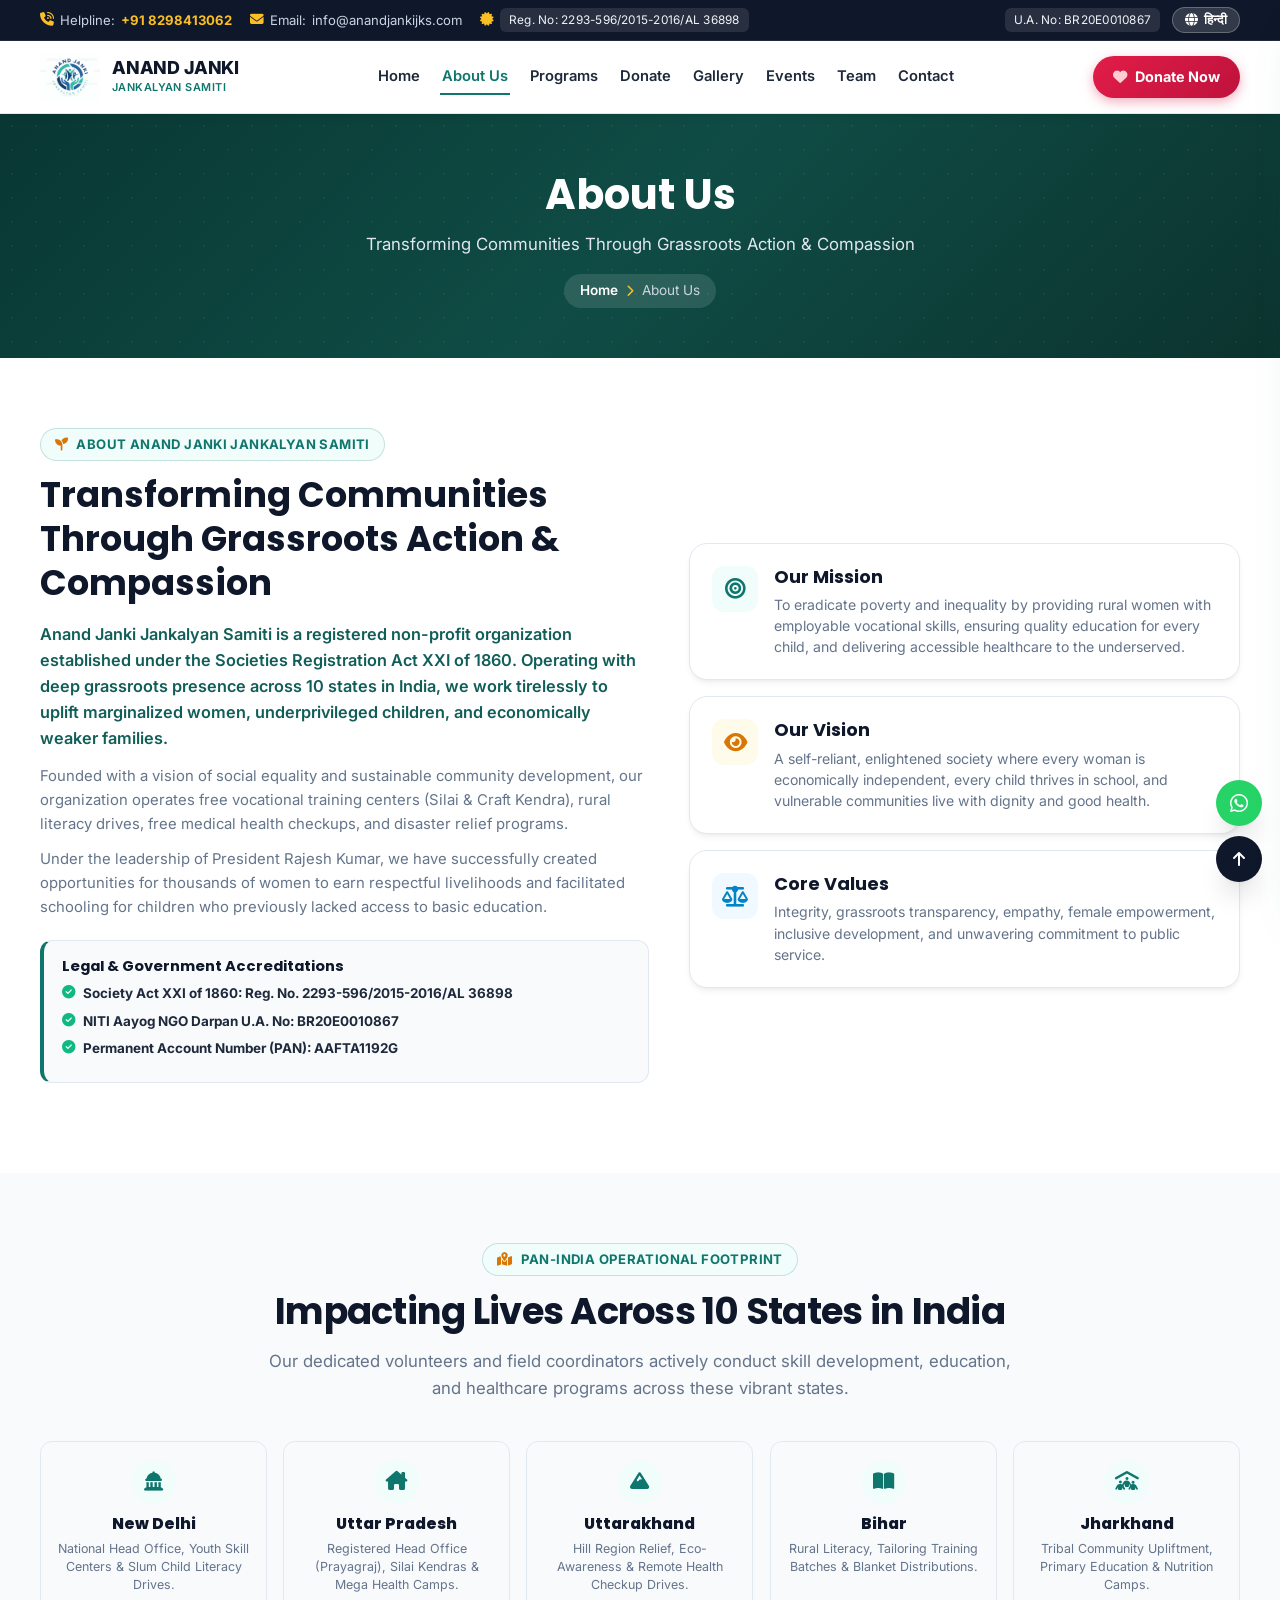
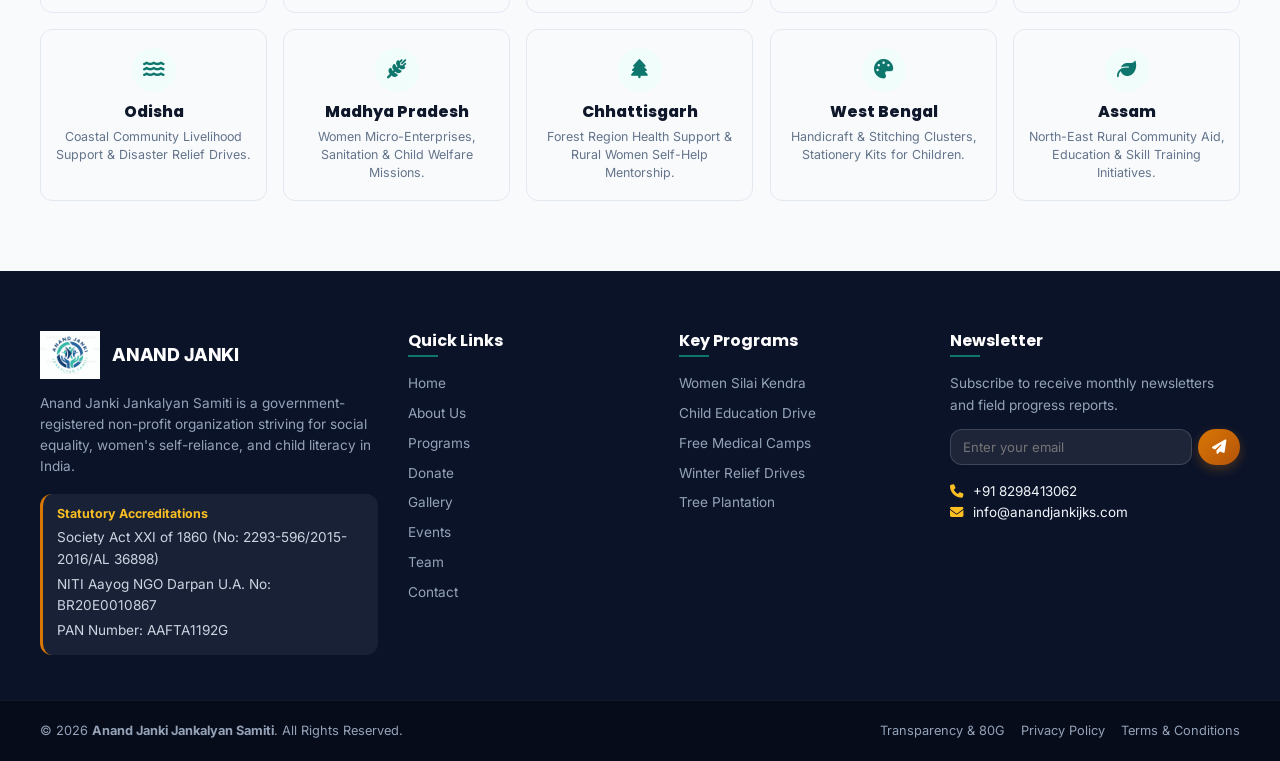
==== about.html @ 7319a5a7 "Complete multi-page responsive website for Anand Janki Jankalyan Samiti" ====
<!DOCTYPE html>
<html lang="en">
<head>
  <meta charset="UTF-8">
  <meta name="viewport" content="width=device-width, initial-scale=1.0">
  <title>About Us | Anand Janki Jankalyan Samiti</title>
  
  <meta name="description" content="Learn about Anand Janki Jankalyan Samiti, our history, mission, vision, core values, 10-state pan-India presence, and legal registrations under Society XXI of 1860.">
  
  <!-- Fonts & Icons -->
  <link rel="preconnect" href="https://fonts.googleapis.com">
  <link rel="preconnect" href="https://fonts.gstatic.com" crossorigin>
  <link href="https://fonts.googleapis.com/css2?family=Inter:wght@400;500;600;700;800&family=Noto+Sans+Devanagari:wght@400;500;600;700;800&family=Poppins:wght@500;600;700;800&display=swap" rel="stylesheet">
  <link rel="stylesheet" href="https://cdnjs.cloudflare.com/ajax/libs/font-awesome/6.5.1/css/all.min.css">

  <link rel="stylesheet" href="css/animations.css">
  <link rel="stylesheet" href="css/style.css">
  <link rel="icon" type="image/png" href="assets/images/logo.png">
</head>
<body>

  <!-- ================= TOP UTILITY BAR ================= -->
  <aside class="top-bar">
    <div class="container">
      <div class="top-bar-inner">
        <div class="top-bar-info">
          <div class="top-bar-item">
            <i class="fa-solid fa-phone-volume"></i>
            <span data-i18n="topbar.helpline">Helpline:</span>
            <a href="tel:+918298413062" style="font-weight: 700; color: #fbbf24;">+91 8298413062</a>
          </div>
          <div class="top-bar-item d-none-mobile">
            <i class="fa-solid fa-envelope"></i>
            <span data-i18n="topbar.email">Email:</span>
            <a href="mailto:info@anandjankijks.com">info@anandjankijks.com</a>
          </div>
          <div class="top-bar-item d-none-mobile">
            <i class="fa-solid fa-certificate"></i>
            <span class="reg-pill" data-i18n="topbar.regNo">Reg. No: 2293-596/2015-2016/AL 36898</span>
          </div>
        </div>

        <div class="top-bar-actions">
          <span class="reg-pill d-none-mobile" data-i18n="topbar.uaNo">U.A. No: BR20E0010867</span>
          <button id="langSwitchBtn" class="lang-switch-btn" aria-label="Toggle Language English/Hindi">
            <i class="fa-solid fa-globe"></i>
            <span data-i18n="topbar.langBtn">हिन्दी</span>
          </button>
        </div>
      </div>
    </div>
  </aside>

  <!-- ================= STICKY HEADER & NAVBAR ================= -->
  <header id="siteHeader" class="site-header">
    <div class="container">
      <div class="header-inner">
        <a href="index.html" class="brand-logo">
          <img src="assets/images/logo.png" alt="Logo" width="48" height="48">
          <div class="brand-text">
            <span class="brand-name">ANAND JANKI</span>
            <span class="brand-sub">JANKALYAN SAMITI</span>
          </div>
        </a>

        <nav class="nav-links" aria-label="Primary Navigation">
          <a href="index.html" class="nav-link" data-i18n="nav.home">Home</a>
          <a href="about.html" class="nav-link active" data-i18n="nav.about">About Us</a>
          <a href="programs.html" class="nav-link" data-i18n="nav.programs">Programs</a>
          <a href="donate.html" class="nav-link" data-i18n="nav.donate">Donate</a>
          <a href="gallery.html" class="nav-link" data-i18n="nav.gallery">Gallery</a>
          <a href="events.html" class="nav-link" data-i18n="nav.events">Events</a>
          <a href="team.html" class="nav-link" data-i18n="nav.team">Team</a>
          <a href="contact.html" class="nav-link" data-i18n="nav.contact">Contact</a>
        </nav>

        <div class="header-cta-group">
          <a href="donate.html" class="btn btn-donate">
            <i class="fa-solid fa-heart heart-beat"></i>
            <span data-i18n="nav.donateBtn">Donate Now</span>
          </a>
          <button id="mobileToggleBtn" class="mobile-toggle-btn" aria-label="Open Navigation Menu">
            <i class="fa-solid fa-bars-staggered"></i>
          </button>
        </div>
      </div>
    </div>
  </header>

  <!-- ================= MOBILE NAVIGATION DRAWER ================= -->
  <div id="mobileNavOverlay" class="mobile-nav-overlay"></div>
  <aside id="mobileNavDrawer" class="mobile-nav-drawer">
    <div class="drawer-header">
      <div class="brand-logo">
        <img src="assets/images/logo.png" alt="Logo" width="38" height="38">
        <span class="brand-name" style="font-size: 0.95rem;">ANAND JANKI</span>
      </div>
      <button id="drawerCloseBtn" class="drawer-close-btn"><i class="fa-solid fa-xmark"></i></button>
    </div>

    <div class="drawer-links">
      <a href="index.html" class="drawer-link"><span data-i18n="nav.home">Home</span> <i class="fa-solid fa-chevron-right"></i></a>
      <a href="about.html" class="drawer-link active"><span data-i18n="nav.about">About Us</span> <i class="fa-solid fa-chevron-right"></i></a>
      <a href="programs.html" class="drawer-link"><span data-i18n="nav.programs">Programs</span> <i class="fa-solid fa-chevron-right"></i></a>
      <a href="donate.html" class="drawer-link"><span data-i18n="nav.donate">Donate</span> <i class="fa-solid fa-chevron-right"></i></a>
      <a href="gallery.html" class="drawer-link"><span data-i18n="nav.gallery">Gallery</span> <i class="fa-solid fa-chevron-right"></i></a>
      <a href="events.html" class="drawer-link"><span data-i18n="nav.events">Events</span> <i class="fa-solid fa-chevron-right"></i></a>
      <a href="team.html" class="drawer-link"><span data-i18n="nav.team">Team</span> <i class="fa-solid fa-chevron-right"></i></a>
      <a href="contact.html" class="drawer-link"><span data-i18n="nav.contact">Contact</span> <i class="fa-solid fa-chevron-right"></i></a>
    </div>

    <div style="margin-top: auto; display: flex; flex-direction: column; gap: 10px;">
      <button id="langSwitchBtnMobile" class="btn btn-outline" style="width: 100%;">
        <i class="fa-solid fa-globe"></i>
        <span data-i18n="topbar.langBtn">हिन्दी</span>
      </button>
      <a href="donate.html" class="btn btn-donate" style="width: 100%;">
        <i class="fa-solid fa-heart"></i>
        <span data-i18n="nav.donateBtn">Donate Now</span>
      </a>
    </div>
  </aside>

  <!-- ================= PAGE BANNER ================= -->
  <section class="page-banner">
    <div class="hero-pattern-bg"></div>
    <div class="container">
      <div class="page-banner-content reveal">
        <h1 data-i18n="nav.about">About Us</h1>
        <p data-i18n="about.title">Transforming Communities Through Grassroots Action & Compassion</p>
        <div class="breadcrumb-nav">
          <a href="index.html" data-i18n="nav.home">Home</a>
          <i class="fa-solid fa-chevron-right"></i>
          <span data-i18n="nav.about">About Us</span>
        </div>
      </div>
    </div>
  </section>

  <!-- ================= MAIN ABOUT SECTION ================= -->
  <section class="about-section section-padding">
    <div class="container">
      <div class="about-grid">
        <div class="about-content-left reveal-left">
          <span class="section-badge">
            <i class="fa-solid fa-seedling"></i>
            <span data-i18n="about.badge">About Anand Janki Jankalyan Samiti</span>
          </span>

          <h2 data-i18n="about.title">Transforming Communities Through Grassroots Action & Compassion</h2>

          <p class="about-lead" data-i18n="about.lead">
            Anand Janki Jankalyan Samiti is a registered non-profit organization established under the Societies Registration Act XXI of 1860. Operating with deep grassroots presence across 10 states in India, we work tirelessly to uplift marginalized women, underprivileged children, and economically weaker families.
          </p>

          <p class="about-text" data-i18n="about.p1">
            Founded with a vision of social equality and sustainable community development, our organization operates free vocational training centers (Silai & Craft Kendra), rural literacy drives, free medical health checkups, and disaster relief programs.
          </p>

          <p class="about-text" data-i18n="about.p2">
            Under the leadership of President Rajesh Kumar, we have successfully created opportunities for thousands of women to earn respectful livelihoods and facilitated schooling for children who previously lacked access to basic education.
          </p>

          <div class="legal-badges-box">
            <h4 data-i18n="about.regTitle"><i class="fa-solid fa-file-circle-check"></i> Legal & Government Accreditations</h4>
            <div class="legal-item">
              <i class="fa-solid fa-circle-check"></i>
              <strong data-i18n="about.reg1">Society Act XXI of 1860: Reg. No. 2293-596/2015-2016/AL 36898</strong>
            </div>
            <div class="legal-item">
              <i class="fa-solid fa-circle-check"></i>
              <strong data-i18n="about.reg2">NITI Aayog NGO Darpan U.A. No: BR20E0010867</strong>
            </div>
            <div class="legal-item">
              <i class="fa-solid fa-circle-check"></i>
              <strong data-i18n="about.reg3">Permanent Account Number (PAN): AAFTA1192G</strong>
            </div>
          </div>
        </div>

        <div class="about-cards-right reveal-right">
          <div class="about-card">
            <div class="about-card-icon">
              <i class="fa-solid fa-bullseye"></i>
            </div>
            <div class="about-card-body">
              <h3 data-i18n="about.card1.title">Our Mission</h3>
              <p data-i18n="about.card1.desc">
                To eradicate poverty and inequality by providing rural women with employable vocational skills, ensuring quality education for every child, and delivering accessible healthcare to the underserved.
              </p>
            </div>
          </div>

          <div class="about-card">
            <div class="about-card-icon">
              <i class="fa-solid fa-eye"></i>
            </div>
            <div class="about-card-body">
              <h3 data-i18n="about.card2.title">Our Vision</h3>
              <p data-i18n="about.card2.desc">
                A self-reliant, enlightened society where every woman is economically independent, every child thrives in school, and vulnerable communities live with dignity and good health.
              </p>
            </div>
          </div>

          <div class="about-card">
            <div class="about-card-icon">
              <i class="fa-solid fa-scale-balanced"></i>
            </div>
            <div class="about-card-body">
              <h3 data-i18n="about.card3.title">Core Values</h3>
              <p data-i18n="about.card3.desc">
                Integrity, grassroots transparency, empathy, female empowerment, inclusive development, and unwavering commitment to public service.
              </p>
            </div>
          </div>
        </div>
      </div>
    </div>
  </section>

  <!-- ================= 10 STATES PRESENCE SECTION ================= -->
  <section class="presence-section section-padding" style="background: var(--surface-alt);">
    <div class="container">
      <div class="section-header reveal">
        <span class="section-badge">
          <i class="fa-solid fa-map-location-dot"></i>
          <span data-i18n="presence.badge">Pan-India Operational Footprint</span>
        </span>
        <h2 class="section-title" data-i18n="presence.title">Impacting Lives Across 10 States in India</h2>
        <p class="section-subtitle" data-i18n="presence.subtitle">
          Our dedicated volunteers and field coordinators actively conduct skill development, education, and healthcare programs across these vibrant states.
        </p>
      </div>

      <div class="presence-grid">
        <div class="state-card reveal delay-100">
          <div class="state-icon-box"><i class="fa-solid fa-landmark-dome"></i></div>
          <h4 class="state-title" data-i18n="presence.state1.name">New Delhi</h4>
          <p class="state-desc" data-i18n="presence.state1.desc">National Head Office, Youth Skill Centers & Slum Child Literacy Drives.</p>
        </div>
        <div class="state-card reveal delay-200">
          <div class="state-icon-box"><i class="fa-solid fa-house-chimney"></i></div>
          <h4 class="state-title" data-i18n="presence.state2.name">Uttar Pradesh</h4>
          <p class="state-desc" data-i18n="presence.state2.desc">Registered Head Office (Prayagraj), Silai Kendras & Mega Health Camps.</p>
        </div>
        <div class="state-card reveal delay-300">
          <div class="state-icon-box"><i class="fa-solid fa-mountain"></i></div>
          <h4 class="state-title" data-i18n="presence.state3.name">Uttarakhand</h4>
          <p class="state-desc" data-i18n="presence.state3.desc">Hill Region Relief, Eco-Awareness & Remote Health Checkup Drives.</p>
        </div>
        <div class="state-card reveal delay-400">
          <div class="state-icon-box"><i class="fa-solid fa-book-open"></i></div>
          <h4 class="state-title" data-i18n="presence.state4.name">Bihar</h4>
          <p class="state-desc" data-i18n="presence.state4.desc">Rural Literacy, Tailoring Training Batches & Blanket Distributions.</p>
        </div>
        <div class="state-card reveal delay-500">
          <div class="state-icon-box"><i class="fa-solid fa-people-roof"></i></div>
          <h4 class="state-title" data-i18n="presence.state5.name">Jharkhand</h4>
          <p class="state-desc" data-i18n="presence.state5.desc">Tribal Community Upliftment, Primary Education & Nutrition Camps.</p>
        </div>
        <div class="state-card reveal delay-100">
          <div class="state-icon-box"><i class="fa-solid fa-water"></i></div>
          <h4 class="state-title" data-i18n="presence.state6.name">Odisha</h4>
          <p class="state-desc" data-i18n="presence.state6.desc">Coastal Community Livelihood Support & Disaster Relief Drives.</p>
        </div>
        <div class="state-card reveal delay-200">
          <div class="state-icon-box"><i class="fa-solid fa-wheat-awn"></i></div>
          <h4 class="state-title" data-i18n="presence.state7.name">Madhya Pradesh</h4>
          <p class="state-desc" data-i18n="presence.state7.desc">Women Micro-Enterprises, Sanitation & Child Welfare Missions.</p>
        </div>
        <div class="state-card reveal delay-300">
          <div class="state-icon-box"><i class="fa-solid fa-tree"></i></div>
          <h4 class="state-title" data-i18n="presence.state8.name">Chhattisgarh</h4>
          <p class="state-desc" data-i18n="presence.state8.desc">Forest Region Health Support & Rural Women Self-Help Mentorship.</p>
        </div>
        <div class="state-card reveal delay-400">
          <div class="state-icon-box"><i class="fa-solid fa-palette"></i></div>
          <h4 class="state-title" data-i18n="presence.state9.name">West Bengal</h4>
          <p class="state-desc" data-i18n="presence.state9.desc">Handicraft & Stitching Clusters, Stationery Kits for Children.</p>
        </div>
        <div class="state-card reveal delay-500">
          <div class="state-icon-box"><i class="fa-solid fa-leaf"></i></div>
          <h4 class="state-title" data-i18n="presence.state10.name">Assam</h4>
          <p class="state-desc" data-i18n="presence.state10.desc">North-East Rural Community Aid, Education & Skill Training Initiatives.</p>
        </div>
      </div>
    </div>
  </section>

  <!-- ================= FOOTER ================= -->
  <footer class="site-footer">
    <div class="container">
      <div class="footer-grid">
        <div class="footer-brand">
          <div class="brand-logo" style="margin-bottom: 14px;">
            <img src="assets/images/logo.png" alt="Logo" width="44" height="44">
            <span class="brand-name" style="color: #ffffff;">ANAND JANKI</span>
          </div>
          <p data-i18n="footer.desc">
            Anand Janki Jankalyan Samiti is a government-registered non-profit organization striving for social equality, women's self-reliance, and child literacy in India.
          </p>
          <div class="footer-legal-tag">
            <strong style="color: #fbbf24; display: block; margin-bottom: 4px;" data-i18n="footer.regInfoTitle">Statutory Accreditations</strong>
            <p data-i18n="footer.reg1">Society Act XXI of 1860 (No: 2293-596/2015-2016/AL 36898)</p>
            <p data-i18n="footer.reg2">NITI Aayog NGO Darpan U.A. No: BR20E0010867</p>
            <p data-i18n="footer.reg3">PAN Number: AAFTA1192G</p>
          </div>
        </div>

        <div class="footer-column">
          <h4 data-i18n="footer.quickLinks">Quick Links</h4>
          <div class="footer-links">
            <a href="index.html" data-i18n="nav.home">Home</a>
            <a href="about.html" data-i18n="nav.about">About Us</a>
            <a href="programs.html" data-i18n="nav.programs">Our Programs</a>
            <a href="donate.html" data-i18n="nav.donate">Donate</a>
            <a href="gallery.html" data-i18n="nav.gallery">Photo Gallery</a>
            <a href="events.html" data-i18n="nav.events">Events & Updates</a>
            <a href="team.html" data-i18n="nav.team">Leadership</a>
            <a href="contact.html" data-i18n="nav.contact">Contact Us</a>
          </div>
        </div>

        <div class="footer-column">
          <h4 data-i18n="footer.programs">Key Programs</h4>
          <div class="footer-links">
            <a href="programs.html" data-i18n="footer.silai">Women Silai Kendra</a>
            <a href="programs.html" data-i18n="footer.vidya">Child Education Drive</a>
            <a href="programs.html" data-i18n="footer.health">Free Medical Camps</a>
            <a href="programs.html" data-i18n="footer.blanket">Winter Relief Drives</a>
            <a href="programs.html" data-i18n="footer.green">Tree Plantation</a>
          </div>
        </div>

        <div class="footer-column">
          <h4 data-i18n="footer.newsletterTitle">Newsletter</h4>
          <p style="font-size: 0.85rem; margin-bottom: 12px;" data-i18n="footer.newsletterDesc">
            Subscribe to receive monthly newsletters and field progress reports.
          </p>
          <form id="newsletterForm" class="newsletter-form">
            <input type="email" placeholder="Enter your email" data-i18n-placeholder="footer.newsletterPlh" required>
            <button type="submit" class="btn btn-secondary" style="padding: 9px 14px;">
              <i class="fa-solid fa-paper-plane"></i>
            </button>
          </form>
          <div style="margin-top: 16px;">
            <p style="color: #f1f5f9; font-size: 0.84rem;"><i class="fa-solid fa-phone" style="color: #fbbf24; margin-right: 6px;"></i> +91 8298413062</p>
            <p style="color: #f1f5f9; font-size: 0.84rem;"><i class="fa-solid fa-envelope" style="color: #fbbf24; margin-right: 6px;"></i> info@anandjankijks.com</p>
          </div>
        </div>
      </div>
    </div>

    <div class="footer-bottom">
      <div class="container">
        <div class="footer-bottom-inner">
          <div>
            &copy; 2026 <strong>Anand Janki Jankalyan Samiti</strong>. <span data-i18n="footer.rights">All Rights Reserved.</span>
          </div>
          <div class="footer-bottom-links">
            <a href="about.html" data-i18n="footer.transparency">Transparency & 80G</a>
            <a href="contact.html" data-i18n="footer.privacy">Privacy Policy</a>
            <a href="contact.html" data-i18n="footer.terms">Terms & Conditions</a>
          </div>
        </div>
      </div>
    </div>
  </footer>

  <!-- Floating Actions -->
  <div class="floating-actions-container">
    <a href="https://wa.me/918298413062?text=Hello%20Anand%20Janki%20Jankalyan%20Samiti" target="_blank" class="floating-btn floating-whatsapp" title="Chat on WhatsApp">
      <i class="fa-brands fa-whatsapp"></i>
    </a>
    <a href="#" id="backToTopBtn" class="floating-btn back-to-top-btn" title="Back to top">
      <i class="fa-solid fa-arrow-up"></i>
    </a>
  </div>

  <script src="js/translations.js"></script>
  <script src="js/main.js"></script>
</body>
</html>
---- css/animations.css ----
/* Animations & Transitions for Anand Janki Jankalyan Samiti */

@keyframes fadeIn {
  from {
    opacity: 0;
    transform: translateY(15px);
  }
  to {
    opacity: 1;
    transform: translateY(0);
  }
}

@keyframes fadeInUp {
  from {
    opacity: 0;
    transform: translateY(30px);
  }
  to {
    opacity: 1;
    transform: translateY(0);
  }
}

@keyframes fadeInLeft {
  from {
    opacity: 0;
    transform: translateX(-30px);
  }
  to {
    opacity: 1;
    transform: translateX(0);
  }
}

@keyframes fadeInRight {
  from {
    opacity: 0;
    transform: translateX(30px);
  }
  to {
    opacity: 1;
    transform: translateX(0);
  }
}

@keyframes pulseGlow {
  0% {
    box-shadow: 0 0 0 0 rgba(15, 118, 110, 0.5);
  }
  70% {
    box-shadow: 0 0 0 14px rgba(15, 118, 110, 0);
  }
  100% {
    box-shadow: 0 0 0 0 rgba(15, 118, 110, 0);
  }
}

@keyframes heartBeat {
  0% {
    transform: scale(1);
  }
  14% {
    transform: scale(1.15);
  }
  28% {
    transform: scale(1);
  }
  42% {
    transform: scale(1.15);
  }
  70% {
    transform: scale(1);
  }
}

@keyframes floatSlow {
  0%, 100% {
    transform: translateY(0);
  }
  50% {
    transform: translateY(-8px);
  }
}

@keyframes spin {
  from {
    transform: rotate(0deg);
  }
  to {
    transform: rotate(360deg);
  }
}

/* Scroll reveal utility classes */
.reveal {
  opacity: 0;
  transform: translateY(30px);
  transition: opacity 0.7s cubic-bezier(0.16, 1, 0.3, 1), transform 0.7s cubic-bezier(0.16, 1, 0.3, 1);
  will-change: opacity, transform;
}

.reveal.active {
  opacity: 1;
  transform: translateY(0);
}

.reveal-left {
  opacity: 0;
  transform: translateX(-40px);
  transition: opacity 0.8s cubic-bezier(0.16, 1, 0.3, 1), transform 0.8s cubic-bezier(0.16, 1, 0.3, 1);
}

.reveal-left.active {
  opacity: 1;
  transform: translateX(0);
}

.reveal-right {
  opacity: 0;
  transform: translateX(40px);
  transition: opacity 0.8s cubic-bezier(0.16, 1, 0.3, 1), transform 0.8s cubic-bezier(0.16, 1, 0.3, 1);
}

.reveal-right.active {
  opacity: 1;
  transform: translateX(0);
}

.delay-100 { transition-delay: 100ms; }
.delay-200 { transition-delay: 200ms; }
.delay-300 { transition-delay: 300ms; }
.delay-400 { transition-delay: 400ms; }
.delay-500 { transition-delay: 500ms; }

.pulse-glow {
  animation: pulseGlow 2.5s infinite;
}

.heart-beat {
  animation: heartBeat 2s infinite ease-in-out;
}

.float-slow {
  animation: floatSlow 4s infinite ease-in-out;
}
---- css/style.css ----
/* ==========================================================================
   ANAND JANKI JANKALYAN SAMITI - MODERN NGO STYLESHEET
   Inspired by ProSocialFoundation.com (Clean, Warm, Trustworthy, Fully Responsive)
   ========================================================================== */

/* ---------------- CSS Variables & Design System ---------------- */
:root {
  --primary: #0f766e;        /* Deep Emerald / Teal */
  --primary-dark: #115e59;   /* Dark Teal */
  --primary-light: #14b8a6;  /* Bright Teal */
  --primary-soft: #f0fdfa;   /* Soft Teal Tint */
  --primary-glow: rgba(15, 118, 110, 0.15);

  --secondary: #d97706;      /* Warm Saffron / Amber */
  --secondary-dark: #b45309; /* Deep Amber */
  --secondary-light: #fbbf24;/* Gold Amber */
  --secondary-soft: #fffbeb; /* Soft Amber Tint */

  --navy: #0f172a;           /* Deep Slate Navy */
  --navy-light: #1e293b;     /* Navy Surface */
  --navy-soft: #f8fafc;      /* Crisp Off-White */

  --accent-blue: #0284c7;    /* Trust Blue */
  --accent-red: #e11d48;     /* Warm Crimson for donate heart */

  --text-main: #1e293b;      /* Main text */
  --text-muted: #64748b;     /* Subdued text */
  --text-light: #94a3b8;     /* Very light text */
  --surface: #ffffff;        /* Pure white */
  --surface-alt: #f8fafc;    /* Light gray-blue */
  --surface-warm: #fcfbf9;   /* Warm tinted surface */
  --border-color: #e2e8f0;   /* Border */
  --border-focus: #0f766e;   /* Border highlight */

  --shadow-xs: 0 1px 2px 0 rgba(0, 0, 0, 0.05);
  --shadow-sm: 0 4px 6px -1px rgba(0, 0, 0, 0.06), 0 2px 4px -2px rgba(0, 0, 0, 0.04);
  --shadow-md: 0 10px 15px -3px rgba(0, 0, 0, 0.08), 0 4px 6px -4px rgba(0, 0, 0, 0.04);
  --shadow-lg: 0 20px 25px -5px rgba(0, 0, 0, 0.1), 0 8px 10px -6px rgba(0, 0, 0, 0.05);
  --shadow-xl: 0 25px 50px -12px rgba(15, 118, 110, 0.25);

  --radius-sm: 6px;
  --radius-md: 12px;
  --radius-lg: 18px;
  --radius-xl: 24px;
  --radius-full: 9999px;

  --font-sans: 'Inter', -apple-system, BlinkMacSystemFont, 'Segoe UI', Roboto, sans-serif;
  --font-heading: 'Poppins', 'Inter', sans-serif;
  --font-hindi: 'Noto Sans Devanagari', 'Poppins', sans-serif;

  --transition: all 0.25s cubic-bezier(0.4, 0, 0.2, 1);
  --transition-smooth: all 0.35s cubic-bezier(0.16, 1, 0.3, 1);
}

/* ---------------- Reset & Base Styles ---------------- */
*, *::before, *::after {
  box-sizing: border-box;
  margin: 0;
  padding: 0;
}

html {
  scroll-behavior: smooth;
  font-size: 16px;
  -webkit-text-size-adjust: 100%;
  overflow-x: hidden;
}

body {
  font-family: var(--font-sans);
  color: var(--text-main);
  background-color: var(--surface-alt);
  line-height: 1.6;
  overflow-x: hidden;
  width: 100%;
  text-rendering: optimizeLegibility;
  -webkit-font-smoothing: antialiased;
}

body.lang-hi {
  font-family: var(--font-hindi);
}

img {
  max-width: 100%;
  height: auto;
  display: block;
}

a {
  color: inherit;
  text-decoration: none;
  transition: var(--transition);
}

ul {
  list-style: none;
}

button, input, textarea, select {
  font-family: inherit;
  font-size: inherit;
  border: none;
  outline: none;
}

button {
  cursor: pointer;
  background: none;
}

.container {
  width: 100%;
  max-width: 1240px;
  margin: 0 auto;
  padding: 0 20px;
}

/* ---------------- Typography & Section Headers ---------------- */
h1, h2, h3, h4, h5, h6 {
  font-family: var(--font-heading);
  color: var(--navy);
  font-weight: 700;
  line-height: 1.25;
}

.section-header {
  text-align: center;
  max-width: 760px;
  margin: 0 auto 40px;
}

.section-badge {
  display: inline-flex;
  align-items: center;
  gap: 8px;
  background: var(--primary-soft);
  color: var(--primary);
  font-size: 0.82rem;
  font-weight: 700;
  letter-spacing: 0.03em;
  text-transform: uppercase;
  padding: 5px 14px;
  border-radius: var(--radius-full);
  margin-bottom: 12px;
  border: 1px solid rgba(15, 118, 110, 0.2);
}

.section-badge i {
  color: var(--secondary);
}

.section-title {
  font-size: clamp(1.6rem, 3.5vw, 2.3rem);
  margin-bottom: 14px;
  color: var(--navy);
  letter-spacing: -0.02em;
}

.section-subtitle {
  font-size: clamp(0.92rem, 1.8vw, 1.05rem);
  color: var(--text-muted);
  line-height: 1.6;
}

.section-padding {
  padding: 70px 0;
}

/* ---------------- Subpage Hero Banner ---------------- */
.page-banner {
  background: linear-gradient(135deg, #093733 0%, #0f4c45 50%, #0c332e 100%);
  color: #ffffff;
  padding: 55px 0 50px;
  text-align: center;
  position: relative;
  overflow: hidden;
}

.page-banner .hero-pattern-bg {
  position: absolute;
  inset: 0;
  background-image: radial-gradient(rgba(255, 255, 255, 0.08) 1.5px, transparent 1.5px);
  background-size: 24px 24px;
  opacity: 0.6;
}

.page-banner-content {
  position: relative;
  z-index: 2;
}

.page-banner h1 {
  color: #ffffff;
  font-size: clamp(1.8rem, 4vw, 2.6rem);
  margin-bottom: 10px;
}

.page-banner p {
  color: #e2e8f0;
  font-size: 1.05rem;
  max-width: 680px;
  margin: 0 auto 16px;
}

.breadcrumb-nav {
  display: inline-flex;
  align-items: center;
  gap: 8px;
  background: rgba(255, 255, 255, 0.12);
  padding: 6px 16px;
  border-radius: var(--radius-full);
  font-size: 0.85rem;
  color: #cbd5e1;
}

.breadcrumb-nav a {
  color: #ffffff;
  font-weight: 600;
}

.breadcrumb-nav a:hover {
  color: var(--secondary-light);
}

.breadcrumb-nav i {
  font-size: 0.75rem;
  color: var(--secondary-light);
}

/* ---------------- Top Utility Bar ---------------- */
.top-bar {
  background: var(--navy);
  color: #cbd5e1;
  font-size: 0.82rem;
  padding: 7px 0;
  border-bottom: 1px solid rgba(255, 255, 255, 0.08);
}

.top-bar-inner {
  display: flex;
  justify-content: space-between;
  align-items: center;
  gap: 10px;
}

.top-bar-info {
  display: flex;
  align-items: center;
  gap: 18px;
  flex-wrap: wrap;
}

.top-bar-item {
  display: inline-flex;
  align-items: center;
  gap: 6px;
}

.top-bar-item i {
  color: var(--secondary-light);
  font-size: 0.85rem;
}

.top-bar-item a:hover {
  color: #ffffff;
  text-decoration: underline;
}

.top-bar-actions {
  display: flex;
  align-items: center;
  gap: 12px;
  flex-shrink: 0;
}

.reg-pill {
  background: rgba(255, 255, 255, 0.1);
  padding: 3px 9px;
  border-radius: var(--radius-sm);
  font-size: 0.74rem;
  color: #f1f5f9;
  letter-spacing: 0.02em;
}

.lang-switch-btn {
  display: inline-flex;
  align-items: center;
  gap: 6px;
  background: rgba(255, 255, 255, 0.15);
  color: #ffffff;
  padding: 4px 12px;
  border-radius: var(--radius-full);
  font-size: 0.8rem;
  font-weight: 600;
  border: 1px solid rgba(255, 255, 255, 0.25);
  transition: var(--transition);
}

.lang-switch-btn:hover {
  background: var(--primary);
  border-color: var(--primary-light);
  color: #ffffff;
}

/* ---------------- Sticky Header & Navigation ---------------- */
.site-header {
  position: sticky;
  top: 0;
  z-index: 1000;
  background: rgba(255, 255, 255, 0.98);
  backdrop-filter: blur(12px);
  -webkit-backdrop-filter: blur(12px);
  border-bottom: 1px solid var(--border-color);
  transition: var(--transition);
  box-shadow: var(--shadow-sm);
}

.site-header.scrolled {
  box-shadow: var(--shadow-md);
}

.header-inner {
  display: flex;
  justify-content: space-between;
  align-items: center;
  height: 72px;
}

.brand-logo {
  display: flex;
  align-items: center;
  gap: 12px;
}

.brand-logo img {
  height: 48px;
  width: auto;
  object-fit: contain;
  transition: transform 0.3s ease;
}

.brand-logo:hover img {
  transform: scale(1.04);
}

.brand-text {
  display: flex;
  flex-direction: column;
}

.brand-name {
  font-size: 1.12rem;
  font-weight: 800;
  color: var(--navy);
  letter-spacing: -0.01em;
  line-height: 1.15;
}

.brand-sub {
  font-size: 0.68rem;
  font-weight: 600;
  color: var(--primary);
  letter-spacing: 0.04em;
  text-transform: uppercase;
}

.nav-links {
  display: flex;
  align-items: center;
  gap: 18px;
}

.nav-link {
  font-size: 0.92rem;
  font-weight: 600;
  color: var(--text-main);
  padding: 6px 2px;
  position: relative;
  transition: var(--transition);
}

.nav-link::after {
  content: '';
  position: absolute;
  bottom: 0;
  left: 0;
  width: 0;
  height: 2px;
  background: var(--primary);
  transition: width 0.3s ease;
}

.nav-link:hover, .nav-link.active {
  color: var(--primary);
}

.nav-link:hover::after, .nav-link.active::after {
  width: 100%;
}

.header-cta-group {
  display: flex;
  align-items: center;
  gap: 10px;
}

.btn {
  display: inline-flex;
  align-items: center;
  justify-content: center;
  gap: 8px;
  font-weight: 700;
  font-size: 0.9rem;
  padding: 9px 20px;
  border-radius: var(--radius-full);
  transition: var(--transition-smooth);
  white-space: nowrap;
}

.btn-primary {
  background: linear-gradient(135deg, var(--primary) 0%, var(--primary-dark) 100%);
  color: #ffffff;
  box-shadow: 0 4px 12px rgba(15, 118, 110, 0.3);
}

.btn-primary:hover {
  transform: translateY(-2px);
  box-shadow: 0 8px 18px rgba(15, 118, 110, 0.4);
  color: #ffffff;
}

.btn-secondary {
  background: linear-gradient(135deg, var(--secondary) 0%, var(--secondary-dark) 100%);
  color: #ffffff;
  box-shadow: 0 4px 12px rgba(217, 119, 6, 0.3);
}

.btn-secondary:hover {
  transform: translateY(-2px);
  box-shadow: 0 8px 18px rgba(217, 119, 6, 0.4);
  color: #ffffff;
}

.btn-outline {
  background: transparent;
  color: var(--primary);
  border: 2px solid var(--primary);
}

.btn-outline:hover {
  background: var(--primary);
  color: #ffffff;
  transform: translateY(-2px);
}

.btn-outline-white {
  background: rgba(255, 255, 255, 0.1);
  color: #ffffff;
  border: 2px solid rgba(255, 255, 255, 0.6);
  backdrop-filter: blur(6px);
}

.btn-outline-white:hover {
  background: #ffffff;
  color: var(--navy);
  border-color: #ffffff;
  transform: translateY(-2px);
}

.btn-donate {
  background: linear-gradient(135deg, #e11d48 0%, #be123c 100%);
  color: #ffffff;
  box-shadow: 0 4px 12px rgba(225, 29, 72, 0.35);
  padding: 9px 20px;
}

.btn-donate:hover {
  transform: translateY(-2px);
  box-shadow: 0 8px 20px rgba(225, 29, 72, 0.45);
  color: #ffffff;
}

.btn-donate i {
  color: #fecdd3;
}

.mobile-toggle-btn {
  display: none;
  font-size: 1.4rem;
  color: var(--navy);
  padding: 8px;
  border-radius: var(--radius-sm);
}

/* ---------------- Mobile Navigation Drawer ---------------- */
.mobile-nav-overlay {
  position: fixed;
  inset: 0;
  background: rgba(15, 23, 42, 0.65);
  backdrop-filter: blur(4px);
  z-index: 1050;
  opacity: 0;
  visibility: hidden;
  transition: var(--transition-smooth);
}

.mobile-nav-overlay.active {
  opacity: 1;
  visibility: visible;
}

.mobile-nav-drawer {
  position: fixed;
  top: 0;
  right: -320px;
  width: min(85vw, 300px);
  height: 100%;
  background: #ffffff;
  z-index: 1060;
  box-shadow: var(--shadow-xl);
  padding: 20px;
  display: flex;
  flex-direction: column;
  transition: var(--transition-smooth);
  overflow-y: auto;
}

.mobile-nav-drawer.active {
  right: 0;
}

.drawer-header {
  display: flex;
  justify-content: space-between;
  align-items: center;
  padding-bottom: 14px;
  border-bottom: 1px solid var(--border-color);
  margin-bottom: 16px;
}

.drawer-close-btn {
  font-size: 1.3rem;
  color: var(--text-muted);
  width: 34px;
  height: 34px;
  display: flex;
  align-items: center;
  justify-content: center;
  border-radius: var(--radius-full);
  background: var(--surface-alt);
}

.drawer-links {
  display: flex;
  flex-direction: column;
  gap: 8px;
  margin-bottom: 20px;
}

.drawer-link {
  font-size: 1rem;
  font-weight: 600;
  color: var(--navy);
  padding: 10px 12px;
  border-radius: var(--radius-sm);
  display: flex;
  align-items: center;
  justify-content: space-between;
}

.drawer-link:hover, .drawer-link.active {
  background: var(--primary-soft);
  color: var(--primary);
}

/* ---------------- Hero Section (Home) ---------------- */
.hero-section {
  position: relative;
  background: linear-gradient(135deg, #093733 0%, #0f4c45 50%, #0c332e 100%);
  color: #ffffff;
  padding: 60px 0 80px;
  overflow: hidden;
}

.hero-pattern-bg {
  position: absolute;
  inset: 0;
  background-image: radial-gradient(rgba(255, 255, 255, 0.08) 1.5px, transparent 1.5px);
  background-size: 24px 24px;
  opacity: 0.6;
  pointer-events: none;
}

.hero-glow {
  position: absolute;
  width: 450px;
  height: 450px;
  border-radius: 50%;
  background: radial-gradient(circle, rgba(20, 184, 166, 0.22) 0%, transparent 70%);
  top: -80px;
  right: 10%;
  pointer-events: none;
}

.hero-grid {
  display: grid;
  grid-template-columns: 1.15fr 0.85fr;
  gap: 40px;
  align-items: center;
  position: relative;
  z-index: 10;
}

.hero-badge-tag {
  display: inline-flex;
  align-items: center;
  gap: 8px;
  background: rgba(255, 255, 255, 0.12);
  color: var(--secondary-light);
  font-size: 0.82rem;
  font-weight: 700;
  padding: 5px 16px;
  border-radius: var(--radius-full);
  margin-bottom: 18px;
  border: 1px solid rgba(251, 191, 36, 0.3);
}

.hero-title {
  font-size: clamp(1.8rem, 4vw, 2.75rem);
  font-weight: 800;
  color: #ffffff;
  line-height: 1.2;
  margin-bottom: 18px;
  letter-spacing: -0.02em;
}

.hero-subtitle {
  font-size: clamp(0.95rem, 2vw, 1.12rem);
  color: #e2e8f0;
  margin-bottom: 28px;
  line-height: 1.6;
  max-width: 600px;
}

.hero-cta-buttons {
  display: flex;
  align-items: center;
  gap: 12px;
  flex-wrap: wrap;
  margin-bottom: 30px;
}

.hero-trust-row {
  display: flex;
  align-items: center;
  gap: 16px;
  flex-wrap: wrap;
  font-size: 0.82rem;
  color: #cbd5e1;
  padding-top: 18px;
  border-top: 1px solid rgba(255, 255, 255, 0.12);
}

.trust-item {
  display: inline-flex;
  align-items: center;
  gap: 6px;
}

.trust-item i {
  color: #34d399;
}

.hero-card-showcase {
  position: relative;
  width: 100%;
}

.hero-main-card {
  background: rgba(255, 255, 255, 0.08);
  backdrop-filter: blur(16px);
  -webkit-backdrop-filter: blur(16px);
  border: 1px solid rgba(255, 255, 255, 0.2);
  border-radius: var(--radius-lg);
  padding: 12px;
  box-shadow: 0 20px 40px -10px rgba(0, 0, 0, 0.35);
  position: relative;
  overflow: hidden;
}

.hero-img-wrap {
  border-radius: var(--radius-md);
  overflow: hidden;
  box-shadow: var(--shadow-md);
  background: #000;
}

.hero-img-wrap img {
  width: 100%;
  height: auto;
  max-height: 320px;
  object-fit: cover;
  transition: transform 0.6s ease;
}

.hero-main-card:hover .hero-img-wrap img {
  transform: scale(1.02);
}

.hero-floating-card {
  position: absolute;
  bottom: -15px;
  left: -15px;
  background: #ffffff;
  color: var(--navy);
  padding: 12px 18px;
  border-radius: var(--radius-md);
  box-shadow: var(--shadow-xl);
  display: flex;
  align-items: center;
  gap: 12px;
  border-left: 4px solid var(--secondary);
  animation: floatSlow 4s infinite ease-in-out;
  max-width: calc(100% - 20px);
}

.floating-icon {
  width: 40px;
  height: 40px;
  border-radius: 50%;
  background: var(--secondary-soft);
  color: var(--secondary);
  display: flex;
  align-items: center;
  justify-content: center;
  font-size: 1.15rem;
  flex-shrink: 0;
}

.floating-text strong {
  display: block;
  font-size: 0.9rem;
  color: var(--navy);
  line-height: 1.2;
}

.floating-text span {
  font-size: 0.76rem;
  color: var(--text-muted);
}

/* ---------------- Quick Stats Counter Strip ---------------- */
.stats-strip {
  background: #ffffff;
  box-shadow: var(--shadow-lg);
  border-radius: var(--radius-lg);
  margin-top: -40px;
  position: relative;
  z-index: 20;
  padding: 28px 20px;
  border: 1px solid var(--border-color);
}

.stats-grid {
  display: grid;
  grid-template-columns: repeat(4, 1fr);
  gap: 20px;
}

.stat-item {
  display: flex;
  align-items: center;
  gap: 14px;
  padding: 0 10px;
  border-right: 1px solid var(--border-color);
}

.stat-item:last-child {
  border-right: none;
}

.stat-icon {
  width: 50px;
  height: 50px;
  border-radius: var(--radius-md);
  background: var(--primary-soft);
  color: var(--primary);
  display: flex;
  align-items: center;
  justify-content: center;
  font-size: 1.35rem;
  flex-shrink: 0;
}

.stat-content .stat-number {
  font-size: 1.75rem;
  font-weight: 800;
  color: var(--navy);
  line-height: 1.1;
  font-family: var(--font-heading);
}

.stat-content .stat-label {
  font-size: 0.82rem;
  font-weight: 600;
  color: var(--text-muted);
}

/* ---------------- 6-Pillar Mission Progression Strip ---------------- */
.progression-section {
  background: #ffffff;
  padding: 45px 0;
  border-bottom: 1px solid var(--border-color);
}

.progression-header {
  text-align: center;
  margin-bottom: 24px;
}

.progression-header h3 {
  font-size: 1.3rem;
  color: var(--secondary-dark);
}

.progression-steps {
  display: grid;
  grid-template-columns: repeat(6, 1fr);
  gap: 12px;
  align-items: stretch;
}

.step-card {
  background: var(--surface-warm);
  border: 1px solid #fde68a;
  border-radius: var(--radius-md);
  padding: 16px 10px;
  text-align: center;
  display: flex;
  flex-direction: column;
  align-items: center;
  justify-content: center;
  transition: var(--transition);
}

.step-card:hover {
  transform: translateY(-3px);
  box-shadow: var(--shadow-sm);
  border-color: var(--secondary);
}

.step-icon {
  font-size: 1.6rem;
  color: var(--secondary);
  margin-bottom: 8px;
}

.step-text {
  font-size: 0.8rem;
  font-weight: 700;
  color: #78350f;
  line-height: 1.3;
}

/* ---------------- About Section ---------------- */
.about-section {
  background: #ffffff;
}

.about-grid {
  display: grid;
  grid-template-columns: 1.05fr 0.95fr;
  gap: 40px;
  align-items: center;
}

.about-content-left h2 {
  font-size: clamp(1.6rem, 3.5vw, 2.2rem);
  margin-bottom: 16px;
  color: var(--navy);
}

.about-lead {
  font-size: 1.02rem;
  color: var(--primary-dark);
  font-weight: 600;
  margin-bottom: 14px;
  line-height: 1.6;
}

.about-text {
  color: var(--text-muted);
  font-size: 0.93rem;
  margin-bottom: 12px;
}

.legal-badges-box {
  background: var(--surface-alt);
  border: 1px solid var(--border-color);
  border-left: 4px solid var(--primary);
  border-radius: var(--radius-md);
  padding: 16px 18px;
  margin: 20px 0;
}

.legal-badges-box h4 {
  font-size: 0.92rem;
  color: var(--navy);
  margin-bottom: 8px;
  display: flex;
  align-items: center;
  gap: 6px;
}

.legal-badges-box h4 i {
  color: var(--primary);
}

.legal-item {
  font-size: 0.84rem;
  color: var(--text-main);
  margin-bottom: 6px;
  display: flex;
  align-items: flex-start;
  gap: 8px;
}

.legal-item i {
  color: #10b981;
  margin-top: 3px;
}

.about-cards-right {
  display: flex;
  flex-direction: column;
  gap: 16px;
}

.about-card {
  background: #ffffff;
  border: 1px solid var(--border-color);
  border-radius: var(--radius-lg);
  padding: 22px;
  box-shadow: var(--shadow-sm);
  display: flex;
  gap: 16px;
  transition: var(--transition-smooth);
}

.about-card:hover {
  transform: translateY(-3px);
  box-shadow: var(--shadow-md);
  border-color: var(--primary-light);
}

.about-card-icon {
  width: 46px;
  height: 46px;
  border-radius: var(--radius-md);
  background: var(--primary-soft);
  color: var(--primary);
  display: flex;
  align-items: center;
  justify-content: center;
  font-size: 1.3rem;
  flex-shrink: 0;
}

.about-card:nth-child(2) .about-card-icon {
  background: var(--secondary-soft);
  color: var(--secondary);
}

.about-card:nth-child(3) .about-card-icon {
  background: #f0f9ff;
  color: var(--accent-blue);
}

.about-card-body h3 {
  font-size: 1.12rem;
  margin-bottom: 6px;
  color: var(--navy);
}

.about-card-body p {
  font-size: 0.88rem;
  color: var(--text-muted);
  line-height: 1.5;
}

/* ---------------- Programs & Initiatives ---------------- */
.programs-section {
  background: var(--surface-alt);
}

.programs-grid {
  display: grid;
  grid-template-columns: repeat(3, 1fr);
  gap: 24px;
}

.program-card {
  background: #ffffff;
  border-radius: var(--radius-lg);
  border: 1px solid var(--border-color);
  overflow: hidden;
  box-shadow: var(--shadow-sm);
  display: flex;
  flex-direction: column;
  transition: var(--transition-smooth);
}

.program-card:hover {
  transform: translateY(-6px);
  box-shadow: var(--shadow-lg);
  border-color: var(--primary-light);
}

.program-img-wrap {
  position: relative;
  height: 200px;
  overflow: hidden;
  background: #1e293b;
}

.program-img-wrap img {
  width: 100%;
  height: 100%;
  object-fit: cover;
  transition: transform 0.5s ease;
}

.program-card:hover .program-img-wrap img {
  transform: scale(1.05);
}

.program-tag {
  position: absolute;
  top: 12px;
  left: 12px;
  background: rgba(15, 23, 42, 0.85);
  color: #ffffff;
  font-size: 0.72rem;
  font-weight: 700;
  padding: 3px 10px;
  border-radius: var(--radius-full);
  backdrop-filter: blur(6px);
  letter-spacing: 0.03em;
}

.program-body {
  padding: 20px;
  display: flex;
  flex-direction: column;
  flex-grow: 1;
}

.program-body h3 {
  font-size: 1.15rem;
  margin-bottom: 10px;
  color: var(--navy);
  line-height: 1.35;
}

.program-body p {
  font-size: 0.88rem;
  color: var(--text-muted);
  line-height: 1.55;
  margin-bottom: 16px;
  flex-grow: 1;
}

.program-metric-box {
  background: var(--primary-soft);
  color: var(--primary-dark);
  font-size: 0.82rem;
  font-weight: 700;
  padding: 7px 12px;
  border-radius: var(--radius-sm);
  display: flex;
  align-items: center;
  justify-content: space-between;
  margin-bottom: 14px;
}

.program-metric-box i {
  color: var(--secondary);
}

.program-footer {
  display: flex;
  align-items: center;
  justify-content: space-between;
  padding-top: 12px;
  border-top: 1px solid var(--border-color);
}

.program-link {
  font-size: 0.85rem;
  font-weight: 700;
  color: var(--primary);
  display: inline-flex;
  align-items: center;
  gap: 6px;
}

.program-link:hover {
  color: var(--primary-dark);
  gap: 9px;
}

/* ---------------- Donation Section ---------------- */
.donate-section {
  background: linear-gradient(135deg, #093733 0%, #064e3b 100%);
  color: #ffffff;
  position: relative;
  overflow: hidden;
}

.donate-section .section-title {
  color: #ffffff;
}

.donate-section .section-subtitle {
  color: #cbd5e1;
}

.donate-grid {
  display: grid;
  grid-template-columns: 1.15fr 0.85fr;
  gap: 32px;
  align-items: stretch;
}

.donation-interactive-card {
  background: #ffffff;
  color: var(--navy);
  border-radius: var(--radius-xl);
  padding: 30px 24px;
  box-shadow: var(--shadow-xl);
}

.donation-interactive-card h3 {
  font-size: 1.25rem;
  margin-bottom: 16px;
}

.amount-selector-grid {
  display: grid;
  grid-template-columns: repeat(4, 1fr);
  gap: 10px;
  margin-bottom: 16px;
}

.amount-btn {
  background: var(--surface-alt);
  border: 2px solid var(--border-color);
  padding: 12px 8px;
  border-radius: var(--radius-md);
  font-size: 1.08rem;
  font-weight: 800;
  color: var(--navy);
  text-align: center;
  transition: var(--transition);
}

.amount-btn:hover {
  border-color: var(--primary);
  background: var(--primary-soft);
}

.amount-btn.active {
  background: var(--primary);
  color: #ffffff;
  border-color: var(--primary);
  box-shadow: 0 4px 12px rgba(15, 118, 110, 0.3);
}

.amount-description-box {
  background: var(--secondary-soft);
  border: 1px dashed var(--secondary);
  border-radius: var(--radius-md);
  padding: 12px 14px;
  font-size: 0.88rem;
  color: #78350f;
  margin-bottom: 18px;
  display: flex;
  align-items: center;
  gap: 10px;
}

.amount-description-box i {
  font-size: 1.3rem;
  color: var(--secondary);
  flex-shrink: 0;
}

.custom-amount-wrap {
  position: relative;
  margin-bottom: 20px;
}

.custom-amount-wrap input {
  width: 100%;
  padding: 12px 16px 12px 40px;
  border: 2px solid var(--border-color);
  border-radius: var(--radius-md);
  font-size: 1rem;
  font-weight: 600;
  color: var(--navy);
  transition: var(--transition);
}

.custom-amount-wrap input:focus {
  border-color: var(--primary);
  box-shadow: 0 0 0 3px rgba(15, 118, 110, 0.15);
}

.currency-symbol {
  position: absolute;
  left: 16px;
  top: 50%;
  transform: translateY(-50%);
  font-weight: 700;
  font-size: 1.1rem;
  color: var(--text-muted);
}

.donate-submit-btn {
  width: 100%;
  padding: 14px;
  font-size: 1rem;
}

.tax-badge-note {
  margin-top: 16px;
  font-size: 0.8rem;
  color: var(--text-muted);
  display: flex;
  align-items: center;
  gap: 6px;
  justify-content: center;
  text-align: center;
}

.tax-badge-note i {
  color: #10b981;
}

.donation-bank-info-card {
  background: rgba(255, 255, 255, 0.08);
  backdrop-filter: blur(14px);
  -webkit-backdrop-filter: blur(14px);
  border: 1px solid rgba(255, 255, 255, 0.2);
  border-radius: var(--radius-xl);
  padding: 26px 20px;
  display: flex;
  flex-direction: column;
  justify-content: space-between;
}

.bank-card-section {
  margin-bottom: 20px;
}

.bank-card-section h4 {
  font-size: 1.08rem;
  color: #ffffff;
  margin-bottom: 12px;
  display: flex;
  align-items: center;
  gap: 8px;
}

.bank-card-section h4 i {
  color: var(--secondary-light);
}

.bank-details-list {
  background: rgba(0, 0, 0, 0.25);
  border-radius: var(--radius-md);
  padding: 14px 16px;
  font-size: 0.86rem;
  color: #f1f5f9;
}

.bank-details-list li {
  margin-bottom: 8px;
  display: flex;
  justify-content: space-between;
  flex-wrap: wrap;
  gap: 6px;
  border-bottom: 1px solid rgba(255, 255, 255, 0.08);
  padding-bottom: 6px;
}

.bank-details-list li:last-child {
  border-bottom: none;
  margin-bottom: 0;
  padding-bottom: 0;
}

.bank-details-list strong {
  color: var(--secondary-light);
}

.upi-scan-box {
  background: rgba(255, 255, 255, 0.12);
  border-radius: var(--radius-md);
  padding: 14px;
  text-align: center;
  margin-top: 10px;
}

.upi-id-tag {
  display: inline-block;
  background: #ffffff;
  color: var(--navy);
  font-weight: 800;
  font-size: 0.92rem;
  padding: 5px 14px;
  border-radius: var(--radius-full);
  margin-bottom: 10px;
}

.copy-btn-group {
  display: flex;
  gap: 8px;
}

.copy-btn {
  flex: 1;
  background: rgba(255, 255, 255, 0.18);
  color: #ffffff;
  border: 1px solid rgba(255, 255, 255, 0.3);
  padding: 7px 10px;
  border-radius: var(--radius-sm);
  font-size: 0.78rem;
  font-weight: 600;
  display: inline-flex;
  align-items: center;
  justify-content: center;
  gap: 5px;
  transition: var(--transition);
}

.copy-btn:hover {
  background: #ffffff;
  color: var(--navy);
}

/* ---------------- Gallery Section ---------------- */
.gallery-section {
  background: #ffffff;
}

.gallery-filter-nav {
  display: flex;
  justify-content: center;
  flex-wrap: wrap;
  gap: 8px;
  margin-bottom: 30px;
}

.filter-btn {
  padding: 7px 16px;
  border-radius: var(--radius-full);
  font-size: 0.85rem;
  font-weight: 600;
  color: var(--text-muted);
  background: var(--surface-alt);
  border: 1px solid var(--border-color);
  transition: var(--transition);
}

.filter-btn:hover, .filter-btn.active {
  background: var(--primary);
  color: #ffffff;
  border-color: var(--primary);
  box-shadow: 0 4px 10px rgba(15, 118, 110, 0.25);
}

.gallery-grid {
  display: grid;
  grid-template-columns: repeat(4, 1fr);
  gap: 16px;
}

.gallery-item {
  position: relative;
  height: 220px;
  border-radius: var(--radius-md);
  overflow: hidden;
  cursor: pointer;
  box-shadow: var(--shadow-sm);
  background: #1e293b;
}

.gallery-item img {
  width: 100%;
  height: 100%;
  object-fit: cover;
  transition: transform 0.5s ease;
}

.gallery-overlay {
  position: absolute;
  inset: 0;
  background: linear-gradient(to top, rgba(15, 23, 42, 0.85) 0%, transparent 60%);
  display: flex;
  flex-direction: column;
  justify-content: flex-end;
  padding: 14px;
  opacity: 0;
  transition: var(--transition-smooth);
}

.gallery-item:hover img {
  transform: scale(1.08);
}

.gallery-item:hover .gallery-overlay {
  opacity: 1;
}

.gallery-caption {
  color: #ffffff;
  font-size: 0.84rem;
  font-weight: 600;
  line-height: 1.3;
}

.gallery-zoom-icon {
  position: absolute;
  top: 12px;
  right: 12px;
  width: 32px;
  height: 32px;
  background: rgba(255, 255, 255, 0.25);
  backdrop-filter: blur(4px);
  color: #ffffff;
  border-radius: 50%;
  display: flex;
  align-items: center;
  justify-content: center;
  font-size: 0.85rem;
}

/* ---------------- Events Section ---------------- */
.events-section {
  background: var(--surface-alt);
}

.events-grid {
  display: grid;
  grid-template-columns: repeat(3, 1fr);
  gap: 24px;
}

.event-card {
  background: #ffffff;
  border-radius: var(--radius-lg);
  border: 1px solid var(--border-color);
  padding: 24px;
  box-shadow: var(--shadow-sm);
  display: flex;
  flex-direction: column;
  transition: var(--transition-smooth);
}

.event-card:hover {
  transform: translateY(-5px);
  box-shadow: var(--shadow-md);
  border-color: var(--secondary);
}

.event-card-header {
  display: flex;
  justify-content: space-between;
  align-items: flex-start;
  margin-bottom: 14px;
}

.event-date-badge {
  background: var(--primary);
  color: #ffffff;
  padding: 6px 12px;
  border-radius: var(--radius-md);
  text-align: center;
  font-weight: 800;
  font-size: 0.78rem;
  line-height: 1.2;
}

.event-tag {
  background: var(--secondary-soft);
  color: var(--secondary-dark);
  font-size: 0.72rem;
  font-weight: 700;
  padding: 3px 8px;
  border-radius: var(--radius-full);
}

.event-card h3 {
  font-size: 1.12rem;
  margin-bottom: 10px;
  color: var(--navy);
  line-height: 1.35;
}

.event-meta {
  font-size: 0.82rem;
  color: var(--primary-dark);
  font-weight: 600;
  display: flex;
  align-items: center;
  gap: 6px;
  margin-bottom: 10px;
}

.event-meta i {
  color: var(--primary);
}

.event-card p {
  font-size: 0.86rem;
  color: var(--text-muted);
  line-height: 1.5;
}

/* ---------------- Team & President Message ---------------- */
.team-section {
  background: #ffffff;
}

.president-box {
  background: linear-gradient(135deg, var(--surface-warm) 0%, #fff7ed 100%);
  border: 1px solid #fed7aa;
  border-radius: var(--radius-xl);
  padding: 32px 28px;
  display: grid;
  grid-template-columns: 0.75fr 1.25fr;
  gap: 30px;
  align-items: center;
  margin-bottom: 40px;
  box-shadow: var(--shadow-sm);
}

.president-profile {
  text-align: center;
}

.president-avatar-wrap {
  width: 120px;
  height: 120px;
  border-radius: 50%;
  margin: 0 auto 12px;
  border: 3px solid var(--secondary);
  overflow: hidden;
  box-shadow: var(--shadow-sm);
  background: #ffffff;
  display: flex;
  align-items: center;
  justify-content: center;
}

.president-avatar-wrap img {
  width: 100%;
  height: 100%;
  object-fit: cover;
}

.president-name {
  font-size: 1.25rem;
  font-weight: 800;
  color: var(--navy);
  margin-bottom: 2px;
}

.president-role {
  font-size: 0.82rem;
  font-weight: 700;
  color: var(--secondary-dark);
  text-transform: uppercase;
  letter-spacing: 0.04em;
}

.president-quote {
  position: relative;
  font-size: 1.05rem;
  font-style: italic;
  color: #78350f;
  line-height: 1.65;
}

.president-quote i.quote-icon {
  font-size: 1.8rem;
  color: rgba(217, 119, 6, 0.3);
  display: block;
  margin-bottom: 8px;
}

.volunteer-cta-banner {
  background: linear-gradient(135deg, var(--navy) 0%, #1e293b 100%);
  color: #ffffff;
  border-radius: var(--radius-xl);
  padding: 32px;
  display: flex;
  justify-content: space-between;
  align-items: center;
  gap: 20px;
  flex-wrap: wrap;
}

.volunteer-cta-banner h3 {
  font-size: 1.35rem;
  color: #ffffff;
  margin-bottom: 6px;
}

.volunteer-cta-banner p {
  color: #cbd5e1;
  font-size: 0.9rem;
  max-width: 580px;
}

/* ---------------- Contact & Dual Offices ---------------- */
.contact-section {
  background: var(--surface-alt);
}

.contact-grid {
  display: grid;
  grid-template-columns: 1fr 1fr;
  gap: 30px;
}

.contact-info-column {
  display: flex;
  flex-direction: column;
  gap: 16px;
}

.contact-card {
  background: #ffffff;
  border: 1px solid var(--border-color);
  border-radius: var(--radius-lg);
  padding: 20px;
  box-shadow: var(--shadow-sm);
  display: flex;
  gap: 14px;
  align-items: flex-start;
  transition: var(--transition);
}

.contact-card:hover {
  border-color: var(--primary);
  transform: translateY(-2px);
  box-shadow: var(--shadow-md);
}

.contact-card-icon {
  width: 44px;
  height: 44px;
  border-radius: var(--radius-md);
  background: var(--primary-soft);
  color: var(--primary);
  display: flex;
  align-items: center;
  justify-content: center;
  font-size: 1.2rem;
  flex-shrink: 0;
}

.contact-card-body h4 {
  font-size: 1rem;
  margin-bottom: 4px;
  color: var(--navy);
}

.contact-card-body p, .contact-card-body a {
  font-size: 0.88rem;
  color: var(--text-muted);
  line-height: 1.5;
}

.contact-card-body a:hover {
  color: var(--primary);
}

.contact-form-card {
  background: #ffffff;
  border-radius: var(--radius-xl);
  border: 1px solid var(--border-color);
  padding: 30px 24px;
  box-shadow: var(--shadow-md);
}

.contact-form-card h3 {
  font-size: 1.3rem;
  margin-bottom: 4px;
  color: var(--navy);
}

.contact-form-card p.form-subtitle {
  font-size: 0.84rem;
  color: var(--text-muted);
  margin-bottom: 20px;
}

.form-group {
  margin-bottom: 16px;
}

.form-label {
  display: block;
  font-size: 0.82rem;
  font-weight: 600;
  color: var(--navy);
  margin-bottom: 5px;
}

.form-control {
  width: 100%;
  padding: 10px 14px;
  border: 1.5px solid var(--border-color);
  border-radius: var(--radius-md);
  font-size: 0.9rem;
  color: var(--navy);
  background: #ffffff;
  transition: var(--transition);
}

.form-control:focus {
  border-color: var(--primary);
  box-shadow: 0 0 0 3px rgba(15, 118, 110, 0.12);
}

textarea.form-control {
  resize: vertical;
  min-height: 100px;
}

.form-row {
  display: grid;
  grid-template-columns: 1fr 1fr;
  gap: 14px;
}

/* ---------------- Footer ---------------- */
.site-footer {
  background: #0b1329;
  color: #94a3b8;
  padding-top: 60px;
  font-size: 0.88rem;
}

.footer-grid {
  display: grid;
  grid-template-columns: 1.4fr 1fr 1fr 1.2fr;
  gap: 30px;
  margin-bottom: 45px;
}

.footer-brand h3 {
  color: #ffffff;
  font-size: 1.2rem;
  margin-bottom: 12px;
}

.footer-brand p {
  line-height: 1.55;
  margin-bottom: 16px;
  font-size: 0.85rem;
}

.footer-legal-tag {
  background: rgba(255, 255, 255, 0.06);
  padding: 10px 14px;
  border-radius: var(--radius-md);
  border-left: 3px solid var(--secondary);
  font-size: 0.78rem;
  color: #cbd5e1;
}

.footer-legal-tag p {
  margin-bottom: 4px;
}

.footer-column h4 {
  color: #ffffff;
  font-size: 1rem;
  margin-bottom: 16px;
  position: relative;
  padding-bottom: 6px;
}

.footer-column h4::after {
  content: '';
  position: absolute;
  bottom: 0;
  left: 0;
  width: 30px;
  height: 2px;
  background: var(--primary);
}

.footer-links {
  display: flex;
  flex-direction: column;
  gap: 8px;
}

.footer-links a {
  color: #94a3b8;
  font-size: 0.85rem;
  transition: var(--transition);
}

.footer-links a:hover {
  color: #ffffff;
  transform: translateX(3px);
}

.newsletter-form {
  display: flex;
  gap: 6px;
  margin-top: 12px;
}

.newsletter-form input {
  flex: 1;
  padding: 9px 12px;
  border-radius: var(--radius-md);
  background: rgba(255, 255, 255, 0.08);
  border: 1px solid rgba(255, 255, 255, 0.15);
  color: #ffffff;
  font-size: 0.82rem;
}

.newsletter-form input:focus {
  border-color: var(--primary-light);
}

.footer-bottom {
  background: #070c1b;
  padding: 20px 0;
  border-top: 1px solid rgba(255, 255, 255, 0.05);
}

.footer-bottom-inner {
  display: flex;
  justify-content: space-between;
  align-items: center;
  flex-wrap: wrap;
  gap: 12px;
  font-size: 0.8rem;
}

.footer-bottom-links {
  display: flex;
  gap: 16px;
}

.footer-bottom-links a:hover {
  color: #ffffff;
}

/* ---------------- Floating Action Buttons ---------------- */
.floating-actions-container {
  position: fixed;
  bottom: 18px;
  right: 18px;
  display: flex;
  flex-direction: column;
  gap: 10px;
  z-index: 990;
}

.floating-btn {
  width: 46px;
  height: 46px;
  border-radius: 50%;
  display: flex;
  align-items: center;
  justify-content: center;
  font-size: 1.3rem;
  box-shadow: var(--shadow-lg);
  transition: var(--transition-smooth);
}

.floating-whatsapp {
  background: #25d366;
  color: #ffffff;
}

.floating-whatsapp:hover {
  transform: scale(1.1);
  box-shadow: 0 8px 18px rgba(37, 211, 102, 0.45);
}

.back-to-top-btn {
  background: var(--navy);
  color: #ffffff;
  opacity: 0;
  visibility: hidden;
  font-size: 1rem;
}

.back-to-top-btn.visible {
  opacity: 1;
  visibility: visible;
}

.back-to-top-btn:hover {
  background: var(--primary);
  transform: translateY(-3px);
}

/* ---------------- Modals & Lightbox ---------------- */
.modal-overlay {
  position: fixed;
  inset: 0;
  background: rgba(15, 23, 42, 0.75);
  backdrop-filter: blur(6px);
  -webkit-backdrop-filter: blur(6px);
  z-index: 2000;
  display: flex;
  align-items: center;
  justify-content: center;
  padding: 16px;
  opacity: 0;
  visibility: hidden;
  transition: var(--transition-smooth);
}

.modal-overlay.active {
  opacity: 1;
  visibility: visible;
}

.modal-container {
  background: #ffffff;
  border-radius: var(--radius-xl);
  max-width: 560px;
  width: 100%;
  max-height: 90vh;
  overflow-y: auto;
  box-shadow: var(--shadow-xl);
  position: relative;
  transform: scale(0.95);
  transition: var(--transition-smooth);
}

.modal-overlay.active .modal-container {
  transform: scale(1);
}

.modal-header {
  padding: 20px 24px 14px;
  border-bottom: 1px solid var(--border-color);
  display: flex;
  justify-content: space-between;
  align-items: flex-start;
}

.modal-header h3 {
  font-size: 1.25rem;
  color: var(--navy);
}

.modal-header p {
  font-size: 0.82rem;
  color: var(--text-muted);
  margin-top: 3px;
}

.modal-close-btn {
  font-size: 1.3rem;
  color: var(--text-muted);
  width: 32px;
  height: 32px;
  display: flex;
  align-items: center;
  justify-content: center;
  border-radius: 50%;
  background: var(--surface-alt);
}

.modal-close-btn:hover {
  background: #e2e8f0;
  color: var(--navy);
}

.modal-body {
  padding: 20px 24px;
}

/* Lightbox Modal */
.lightbox-modal {
  position: fixed;
  inset: 0;
  background: rgba(0, 0, 0, 0.94);
  z-index: 2100;
  display: flex;
  flex-direction: column;
  align-items: center;
  justify-content: center;
  opacity: 0;
  visibility: hidden;
  transition: var(--transition);
  padding: 20px;
}

.lightbox-modal.active {
  opacity: 1;
  visibility: visible;
}

.lightbox-img-wrap {
  max-width: 90vw;
  max-height: 80vh;
  display: flex;
  flex-direction: column;
  align-items: center;
}

.lightbox-img-wrap img {
  max-width: 100%;
  max-height: 70vh;
  border-radius: var(--radius-md);
  box-shadow: 0 20px 40px rgba(0,0,0,0.8);
}

.lightbox-caption {
  color: #ffffff;
  margin-top: 12px;
  font-size: 0.95rem;
  font-weight: 600;
  text-align: center;
}

.lightbox-nav-btn {
  position: absolute;
  top: 50%;
  transform: translateY(-50%);
  width: 44px;
  height: 44px;
  border-radius: 50%;
  background: rgba(255, 255, 255, 0.2);
  color: #ffffff;
  display: flex;
  align-items: center;
  justify-content: center;
  font-size: 1.3rem;
  transition: var(--transition);
}

.lightbox-nav-btn:hover {
  background: rgba(255, 255, 255, 0.4);
}

.lightbox-prev { left: 16px; }
.lightbox-next { right: 16px; }

.lightbox-close {
  position: absolute;
  top: 16px;
  right: 16px;
  width: 40px;
  height: 40px;
  border-radius: 50%;
  background: rgba(255, 255, 255, 0.2);
  color: #ffffff;
  display: flex;
  align-items: center;
  justify-content: center;
  font-size: 1.3rem;
}

/* Toast Notification */
.toast-box {
  position: fixed;
  bottom: 24px;
  left: 50%;
  transform: translateX(-50%) translateY(100px);
  background: var(--navy);
  color: #ffffff;
  padding: 10px 20px;
  border-radius: var(--radius-full);
  box-shadow: var(--shadow-xl);
  display: flex;
  align-items: center;
  gap: 8px;
  font-size: 0.88rem;
  font-weight: 600;
  z-index: 3000;
  opacity: 0;
  visibility: hidden;
  transition: var(--transition-smooth);
}

.toast-box.active {
  transform: translateX(-50%) translateY(0);
  opacity: 1;
  visibility: visible;
}

.toast-box i {
  color: #34d399;
}

/* ==========================================================================
   SUPERIOR RESPONSIVE MEDIA QUERIES (MOBILE, TABLET, DESKTOP)
   ========================================================================== */

@media (max-width: 1024px) {
  .hero-grid {
    grid-template-columns: 1fr;
    gap: 36px;
    text-align: center;
  }
  .hero-badge-tag {
    margin: 0 auto 16px;
  }
  .hero-subtitle {
    margin: 0 auto 24px;
  }
  .hero-cta-buttons {
    justify-content: center;
  }
  .hero-trust-row {
    justify-content: center;
  }
  .hero-card-showcase {
    max-width: 540px;
    margin: 0 auto;
  }
  .stats-grid {
    grid-template-columns: repeat(2, 1fr);
    row-gap: 20px;
  }
  .stat-item:nth-child(2) {
    border-right: none;
  }
  .progression-steps {
    grid-template-columns: repeat(3, 1fr);
  }
  .about-grid {
    grid-template-columns: 1fr;
    gap: 36px;
  }
  .programs-grid {
    grid-template-columns: repeat(2, 1fr);
  }
  .donate-grid {
    grid-template-columns: 1fr;
  }
  .gallery-grid {
    grid-template-columns: repeat(3, 1fr);
  }
  .events-grid {
    grid-template-columns: repeat(2, 1fr);
  }
  .footer-grid {
    grid-template-columns: 1fr 1fr;
  }
}

@media (max-width: 768px) {
  .top-bar {
    padding: 6px 0;
  }
  .top-bar-inner {
    justify-content: space-between;
  }
  .top-bar-info {
    gap: 10px;
  }
  .top-bar-item.d-none-mobile, .reg-pill.d-none-mobile {
    display: none !important;
  }
  .nav-links, .header-cta-group .btn-donate {
    display: none;
  }
  .mobile-toggle-btn {
    display: block;
  }
  .header-inner {
    height: 64px;
  }
  .brand-logo img {
    height: 40px;
  }
  .brand-name {
    font-size: 1rem;
  }
  .brand-sub {
    font-size: 0.62rem;
  }
  .hero-section {
    padding: 40px 0 60px;
  }
  .hero-title {
    font-size: 1.85rem;
  }
  .hero-floating-card {
    position: static;
    margin-top: 14px;
    width: 100%;
    max-width: 100%;
    animation: none;
  }
  .stats-strip {
    margin-top: -24px;
    padding: 20px 14px;
  }
  .stats-grid {
    grid-template-columns: 1fr 1fr;
    gap: 14px;
  }
  .stat-item {
    padding: 8px 4px;
    gap: 10px;
  }
  .stat-item:nth-child(1), .stat-item:nth-child(2) {
    border-bottom: 1px solid var(--border-color);
    padding-bottom: 14px;
  }
  .stat-icon {
    width: 42px;
    height: 42px;
    font-size: 1.15rem;
  }
  .stat-content .stat-number {
    font-size: 1.45rem;
  }
  .stat-content .stat-label {
    font-size: 0.76rem;
  }
  .progression-steps {
    grid-template-columns: repeat(2, 1fr);
  }
  .programs-grid {
    grid-template-columns: 1fr;
  }
  .amount-selector-grid {
    grid-template-columns: repeat(2, 1fr);
  }
  .gallery-grid {
    grid-template-columns: repeat(2, 1fr);
  }
  .events-grid {
    grid-template-columns: 1fr;
  }
  .president-box {
    grid-template-columns: 1fr;
    text-align: center;
    padding: 24px 18px;
  }
  .contact-grid {
    grid-template-columns: 1fr;
  }
  .form-row {
    grid-template-columns: 1fr;
  }
  .footer-grid {
    grid-template-columns: 1fr;
    gap: 24px;
  }
  .footer-bottom-inner {
    flex-direction: column;
    text-align: center;
    gap: 10px;
  }
}

@media (max-width: 480px) {
  .container {
    padding: 0 16px;
  }
  .top-bar-info span[data-i18n="topbar.helpline"] {
    display: none;
  }
  .hero-cta-buttons {
    flex-direction: column;
    width: 100%;
  }
  .hero-cta-buttons .btn {
    width: 100%;
  }
  .stats-grid {
    grid-template-columns: 1fr;
  }
  .stat-item {
    border-right: none;
    border-bottom: 1px solid var(--border-color);
    padding-bottom: 12px;
  }
  .stat-item:last-child {
    border-bottom: none;
    padding-bottom: 0;
  }
  .progression-steps {
    grid-template-columns: 1fr;
  }
  .gallery-grid {
    grid-template-columns: 1fr;
  }
  .floating-actions-container {
    bottom: 14px;
    right: 14px;
  }
  .floating-btn {
    width: 42px;
    height: 42px;
    font-size: 1.15rem;
  }
}
/* Add-on styles for 10-State Pan-India Presence & Enhanced QR Code Display */

.presence-section {
  background: #ffffff;
  position: relative;
}

.presence-grid {
  display: grid;
  grid-template-columns: repeat(5, 1fr);
  gap: 16px;
  margin-top: 10px;
}

.state-card {
  background: var(--surface-alt);
  border: 1px solid var(--border-color);
  border-radius: var(--radius-md);
  padding: 18px 14px;
  text-align: center;
  transition: var(--transition-smooth);
  display: flex;
  flex-direction: column;
  align-items: center;
  position: relative;
  overflow: hidden;
}

.state-card::before {
  content: '';
  position: absolute;
  top: 0;
  left: 0;
  right: 0;
  height: 3px;
  background: var(--primary);
  opacity: 0;
  transition: var(--transition);
}

.state-card:hover {
  transform: translateY(-4px);
  box-shadow: var(--shadow-md);
  border-color: var(--primary);
  background: #ffffff;
}

.state-card:hover::before {
  opacity: 1;
}

.state-icon-box {
  width: 44px;
  height: 44px;
  border-radius: 50%;
  background: var(--primary-soft);
  color: var(--primary);
  display: flex;
  align-items: center;
  justify-content: center;
  font-size: 1.2rem;
  margin-bottom: 10px;
  transition: var(--transition);
}

.state-card:hover .state-icon-box {
  background: var(--primary);
  color: #ffffff;
  transform: scale(1.08);
}

.state-title {
  font-size: 0.98rem;
  font-weight: 800;
  color: var(--navy);
  margin-bottom: 6px;
  line-height: 1.25;
}

.state-desc {
  font-size: 0.78rem;
  color: var(--text-muted);
  line-height: 1.45;
}

/* Enhanced QR Code Showcase Card */
.qr-image-container {
  width: 100%;
  max-width: 250px;
  margin: 0 auto 16px;
  background: #000000;
  border-radius: var(--radius-lg);
  padding: 8px;
  box-shadow: 0 10px 25px rgba(0,0,0,0.18);
  border: 2px solid var(--secondary);
  position: relative;
  overflow: hidden;
}

.qr-image-container img {
  width: 100%;
  height: auto;
  border-radius: var(--radius-md);
  display: block;
}

.qr-bank-tag {
  display: inline-flex;
  align-items: center;
  gap: 6px;
  background: rgba(255, 255, 255, 0.15);
  color: #ffffff;
  padding: 4px 12px;
  border-radius: var(--radius-full);
  font-size: 0.78rem;
  font-weight: 700;
  margin-bottom: 12px;
}

@media (max-width: 1024px) {
  .presence-grid {
    grid-template-columns: repeat(3, 1fr);
  }
}

@media (max-width: 768px) {
  .presence-grid {
    grid-template-columns: repeat(2, 1fr);
    gap: 12px;
  }
  .state-card {
    padding: 14px 10px;
  }
  .state-title {
    font-size: 0.9rem;
  }
  .state-desc {
    font-size: 0.74rem;
  }
}

@media (max-width: 480px) {
  .presence-grid {
    grid-template-columns: 1fr;
  }
}
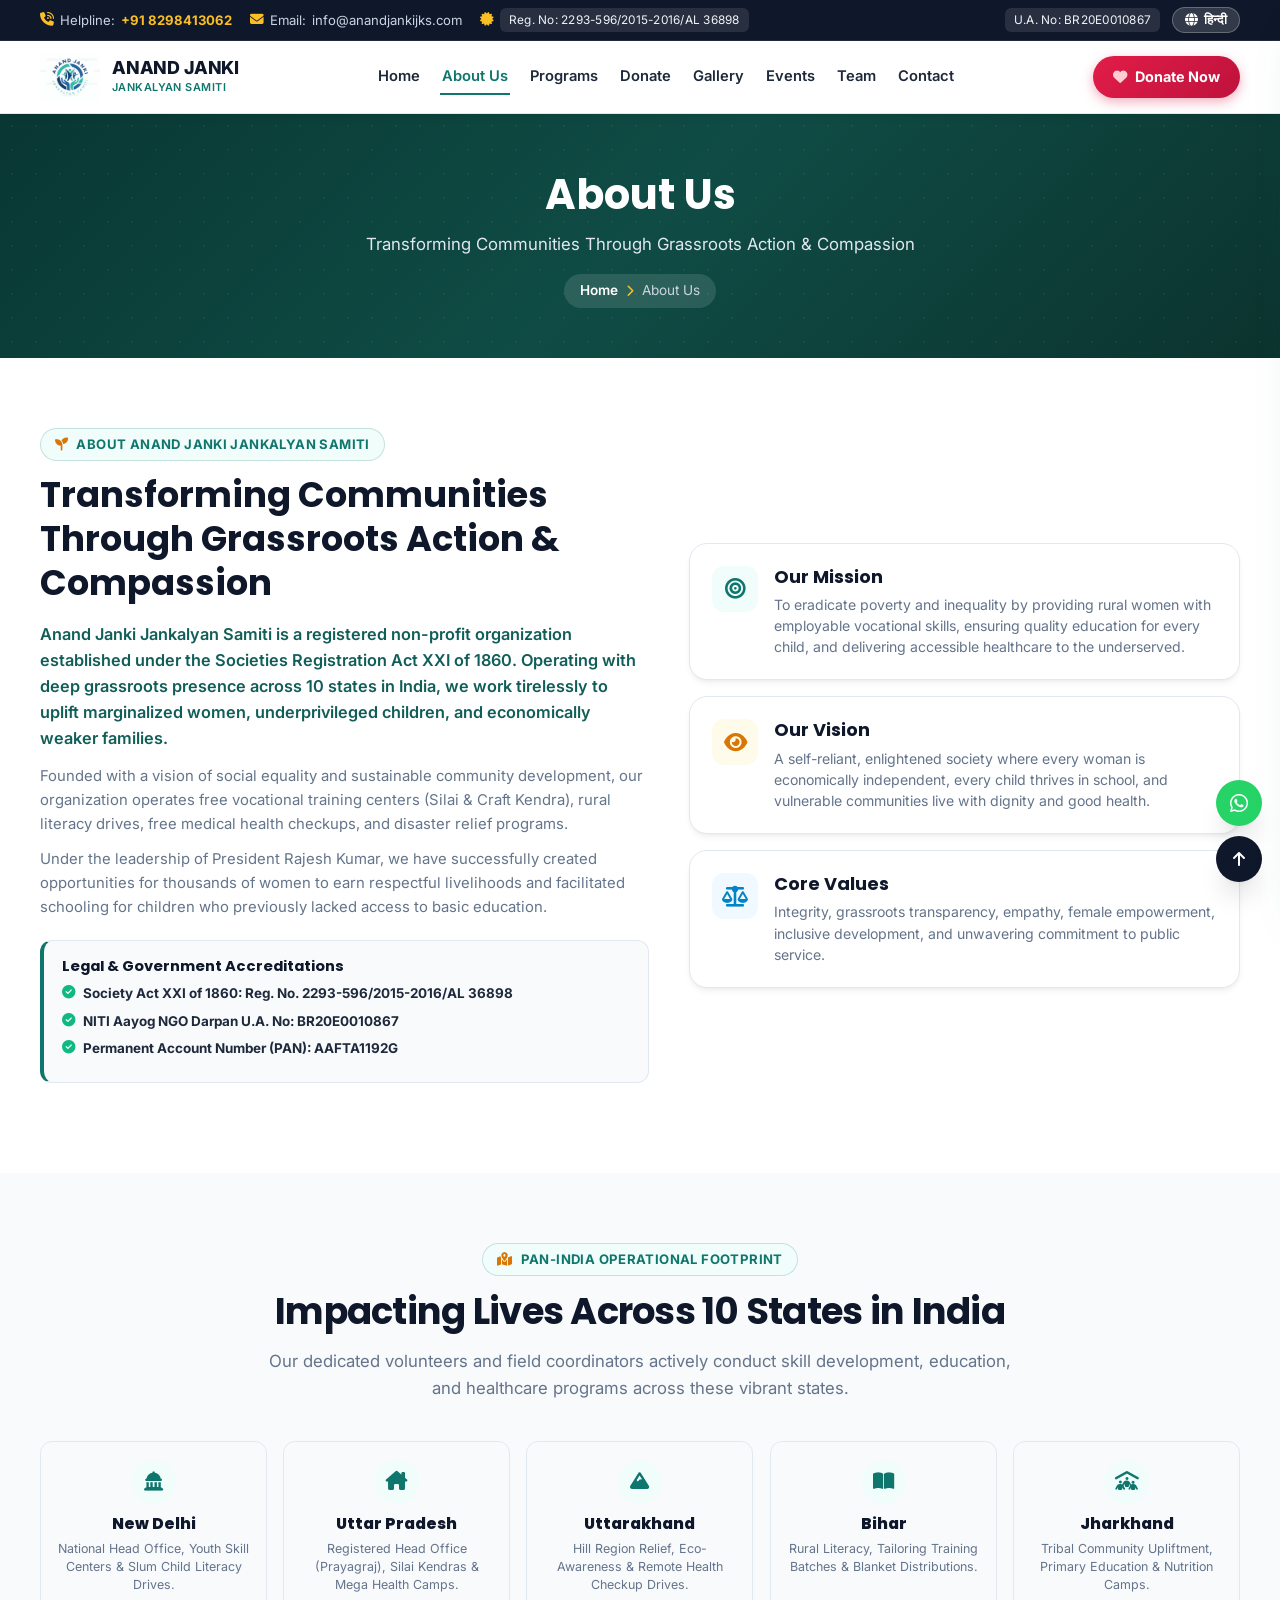
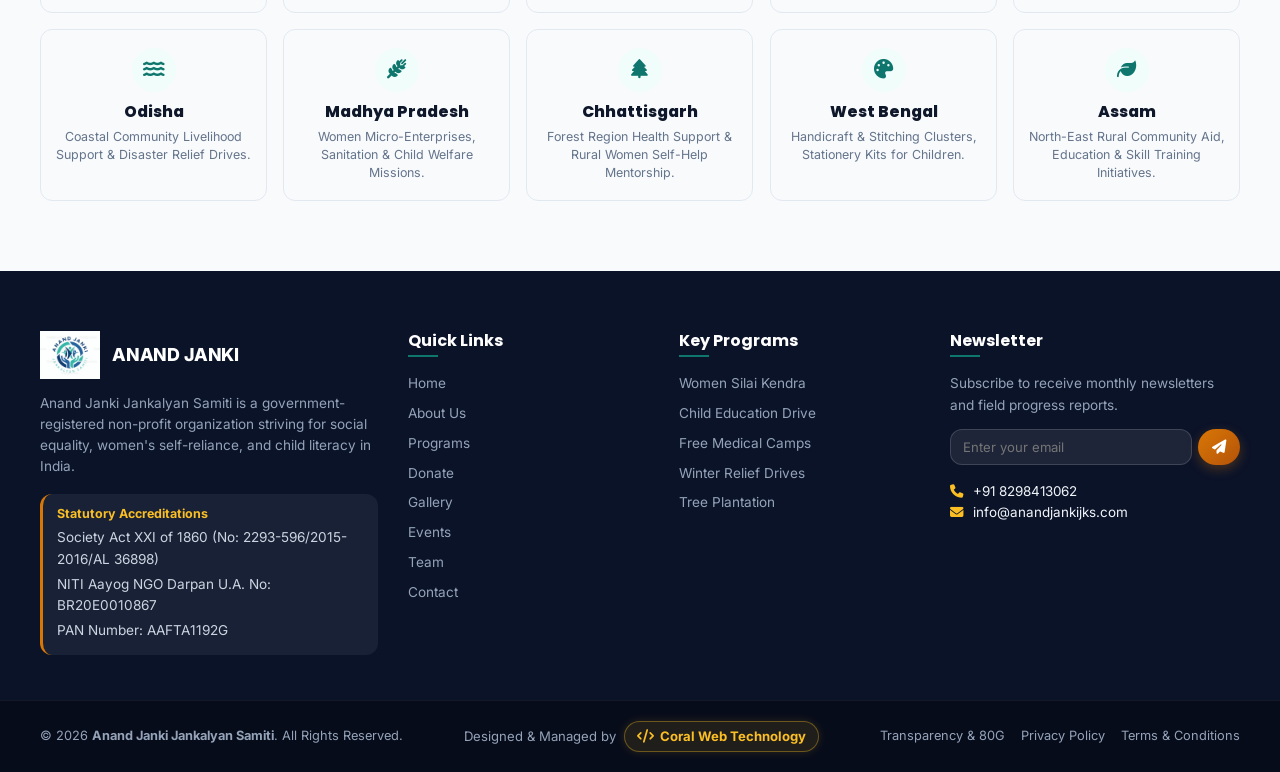
==== commit 7975ffe3: "Add highlighted Coral Web Technology credit with link and animations to footer across all pages" ====
--- a/about.html
+++ b/about.html
@@ -358,6 +358,12 @@
           <div>
             &copy; 2026 <strong>Anand Janki Jankalyan Samiti</strong>. <span data-i18n="footer.rights">All Rights Reserved.</span>
           </div>
+          <div class="developer-credit">
+            <span data-i18n="footer.creditBy">Designed & Managed by</span>
+            <a href="https://coralwebtechnology.com/" target="_blank" rel="noopener noreferrer" class="credit-highlight" title="Coral Web Technology - Web Development & Digital Solutions">
+              <i class="fa-solid fa-code"></i> Coral Web Technology
+            </a>
+          </div>
           <div class="footer-bottom-links">
             <a href="about.html" data-i18n="footer.transparency">Transparency & 80G</a>
             <a href="contact.html" data-i18n="footer.privacy">Privacy Policy</a>
--- a/css/style.css
+++ b/css/style.css
@@ -1110,7 +1110,7 @@
   gap: 9px;
 }
 
-/* ---------------- Donation Section ---------------- */
+/* ---------------- Donation Section (Formal & Balanced) ---------------- */
 .donate-section {
   background: linear-gradient(135deg, #093733 0%, #064e3b 100%);
   color: #ffffff;
@@ -1128,37 +1128,95 @@
 
 .donate-grid {
   display: grid;
-  grid-template-columns: 1.15fr 0.85fr;
-  gap: 32px;
+  grid-template-columns: 1fr 1fr;
+  gap: 28px;
   align-items: stretch;
+  max-width: 1100px;
+  margin: 0 auto;
 }
 
 .donation-interactive-card {
   background: #ffffff;
   color: var(--navy);
   border-radius: var(--radius-xl);
-  padding: 30px 24px;
+  padding: 26px 22px;
   box-shadow: var(--shadow-xl);
+  display: flex;
+  flex-direction: column;
+  justify-content: space-between;
 }
 
 .donation-interactive-card h3 {
-  font-size: 1.25rem;
+  font-size: 1.15rem;
+  margin-bottom: 14px;
+  display: flex;
+  align-items: center;
+  gap: 8px;
+  color: var(--navy);
+}
+
+.donation-interactive-card h3 i {
+  color: var(--secondary);
+}
+
+.qr-scan-wrapper {
+  background: var(--surface-alt);
+  border: 1px solid var(--border-color);
+  border-radius: var(--radius-lg);
+  padding: 16px;
+  text-align: center;
   margin-bottom: 16px;
+}
+
+.qr-image-container {
+  width: 175px;
+  height: 175px;
+  max-width: 175px;
+  margin: 0 auto 12px;
+  background: #000000;
+  border-radius: var(--radius-md);
+  padding: 6px;
+  box-shadow: 0 6px 18px rgba(0,0,0,0.15);
+  border: 2px solid var(--secondary);
+  display: flex;
+  align-items: center;
+  justify-content: center;
+}
+
+.qr-image-container img {
+  width: 100%;
+  height: 100%;
+  object-fit: contain;
+  border-radius: 6px;
+  display: block;
+}
+
+.upi-id-badge {
+  display: inline-block;
+  background: #ffffff;
+  border: 1px solid var(--border-color);
+  color: var(--navy);
+  font-weight: 800;
+  font-size: 0.95rem;
+  padding: 6px 14px;
+  border-radius: var(--radius-full);
+  margin-bottom: 10px;
+  box-shadow: var(--shadow-xs);
 }
 
 .amount-selector-grid {
   display: grid;
   grid-template-columns: repeat(4, 1fr);
-  gap: 10px;
-  margin-bottom: 16px;
+  gap: 8px;
+  margin-bottom: 14px;
 }
 
 .amount-btn {
   background: var(--surface-alt);
-  border: 2px solid var(--border-color);
-  padding: 12px 8px;
+  border: 1.5px solid var(--border-color);
+  padding: 9px 4px;
   border-radius: var(--radius-md);
-  font-size: 1.08rem;
+  font-size: 0.95rem;
   font-weight: 800;
   color: var(--navy);
   text-align: center;
@@ -1174,74 +1232,38 @@
   background: var(--primary);
   color: #ffffff;
   border-color: var(--primary);
-  box-shadow: 0 4px 12px rgba(15, 118, 110, 0.3);
+  box-shadow: 0 4px 10px rgba(15, 118, 110, 0.3);
 }
 
 .amount-description-box {
   background: var(--secondary-soft);
   border: 1px dashed var(--secondary);
   border-radius: var(--radius-md);
-  padding: 12px 14px;
-  font-size: 0.88rem;
+  padding: 10px 12px;
+  font-size: 0.84rem;
   color: #78350f;
-  margin-bottom: 18px;
-  display: flex;
-  align-items: center;
-  gap: 10px;
+  margin-bottom: 14px;
+  display: flex;
+  align-items: center;
+  gap: 8px;
 }
 
 .amount-description-box i {
-  font-size: 1.3rem;
+  font-size: 1.15rem;
   color: var(--secondary);
   flex-shrink: 0;
 }
 
-.custom-amount-wrap {
-  position: relative;
-  margin-bottom: 20px;
-}
-
-.custom-amount-wrap input {
-  width: 100%;
-  padding: 12px 16px 12px 40px;
-  border: 2px solid var(--border-color);
-  border-radius: var(--radius-md);
-  font-size: 1rem;
-  font-weight: 600;
-  color: var(--navy);
-  transition: var(--transition);
-}
-
-.custom-amount-wrap input:focus {
-  border-color: var(--primary);
-  box-shadow: 0 0 0 3px rgba(15, 118, 110, 0.15);
-}
-
-.currency-symbol {
-  position: absolute;
-  left: 16px;
-  top: 50%;
-  transform: translateY(-50%);
-  font-weight: 700;
-  font-size: 1.1rem;
-  color: var(--text-muted);
-}
-
-.donate-submit-btn {
-  width: 100%;
-  padding: 14px;
-  font-size: 1rem;
-}
-
 .tax-badge-note {
-  margin-top: 16px;
-  font-size: 0.8rem;
+  margin-top: 12px;
+  font-size: 0.78rem;
   color: var(--text-muted);
   display: flex;
   align-items: center;
   gap: 6px;
   justify-content: center;
   text-align: center;
+  line-height: 1.4;
 }
 
 .tax-badge-note i {
@@ -1254,18 +1276,18 @@
   -webkit-backdrop-filter: blur(14px);
   border: 1px solid rgba(255, 255, 255, 0.2);
   border-radius: var(--radius-xl);
-  padding: 26px 20px;
+  padding: 26px 22px;
   display: flex;
   flex-direction: column;
   justify-content: space-between;
 }
 
 .bank-card-section {
-  margin-bottom: 20px;
+  margin-bottom: 16px;
 }
 
 .bank-card-section h4 {
-  font-size: 1.08rem;
+  font-size: 1.12rem;
   color: #ffffff;
   margin-bottom: 12px;
   display: flex;
@@ -1278,11 +1300,12 @@
 }
 
 .bank-details-list {
-  background: rgba(0, 0, 0, 0.25);
+  background: rgba(0, 0, 0, 0.3);
   border-radius: var(--radius-md);
   padding: 14px 16px;
-  font-size: 0.86rem;
+  font-size: 0.85rem;
   color: #f1f5f9;
+  border: 1px solid rgba(255, 255, 255, 0.1);
 }
 
 .bank-details-list li {
@@ -1305,49 +1328,26 @@
   color: var(--secondary-light);
 }
 
-.upi-scan-box {
-  background: rgba(255, 255, 255, 0.12);
+.receipt-note-box {
+  background: rgba(0, 0, 0, 0.25);
+  padding: 14px 16px;
   border-radius: var(--radius-md);
-  padding: 14px;
-  text-align: center;
-  margin-top: 10px;
-}
-
-.upi-id-tag {
-  display: inline-block;
-  background: #ffffff;
-  color: var(--navy);
-  font-weight: 800;
-  font-size: 0.92rem;
-  padding: 5px 14px;
-  border-radius: var(--radius-full);
-  margin-bottom: 10px;
-}
-
-.copy-btn-group {
-  display: flex;
-  gap: 8px;
-}
-
-.copy-btn {
-  flex: 1;
-  background: rgba(255, 255, 255, 0.18);
-  color: #ffffff;
-  border: 1px solid rgba(255, 255, 255, 0.3);
-  padding: 7px 10px;
-  border-radius: var(--radius-sm);
-  font-size: 0.78rem;
-  font-weight: 600;
-  display: inline-flex;
-  align-items: center;
-  justify-content: center;
-  gap: 5px;
-  transition: var(--transition);
-}
-
-.copy-btn:hover {
-  background: #ffffff;
-  color: var(--navy);
+  border-left: 3px solid var(--secondary);
+}
+
+.receipt-note-box h5 {
+  font-size: 0.88rem;
+  color: #ffffff;
+  margin-bottom: 4px;
+  display: flex;
+  align-items: center;
+  gap: 6px;
+}
+
+.receipt-note-box p {
+  font-size: 0.8rem;
+  color: #cbd5e1;
+  line-height: 1.45;
 }
 
 /* ---------------- Gallery Section ---------------- */
@@ -1865,6 +1865,65 @@
 
 .footer-bottom-links a:hover {
   color: #ffffff;
+}
+
+/* Developer Credit Highlight & Animation */
+.developer-credit {
+  display: inline-flex;
+  align-items: center;
+  gap: 8px;
+  font-size: 0.82rem;
+  color: #94a3b8;
+  flex-wrap: wrap;
+  justify-content: center;
+}
+
+.credit-highlight {
+  display: inline-flex;
+  align-items: center;
+  gap: 6px;
+  font-weight: 700;
+  color: #fbbf24 !important;
+  background: rgba(251, 191, 36, 0.1);
+  padding: 4px 12px;
+  border-radius: var(--radius-full);
+  border: 1px solid rgba(251, 191, 36, 0.35);
+  transition: all 0.35s cubic-bezier(0.16, 1, 0.3, 1);
+  text-decoration: none !important;
+  position: relative;
+  overflow: hidden;
+  box-shadow: 0 0 10px rgba(251, 191, 36, 0.15);
+  animation: pulseGlowCoral 3s infinite ease-in-out;
+}
+
+.credit-highlight:hover {
+  background: linear-gradient(135deg, #d97706 0%, #b45309 100%);
+  color: #ffffff !important;
+  border-color: #fbbf24;
+  box-shadow: 0 0 20px rgba(251, 191, 36, 0.6);
+  transform: translateY(-2px) scale(1.04);
+}
+
+.credit-highlight i {
+  color: #fbbf24;
+  font-size: 0.85rem;
+  transition: transform 0.3s ease, color 0.3s ease;
+}
+
+.credit-highlight:hover i {
+  color: #ffffff;
+  transform: rotate(15deg) scale(1.1);
+}
+
+@keyframes pulseGlowCoral {
+  0%, 100% {
+    box-shadow: 0 0 8px rgba(251, 191, 36, 0.2);
+    border-color: rgba(251, 191, 36, 0.35);
+  }
+  50% {
+    box-shadow: 0 0 16px rgba(251, 191, 36, 0.45);
+    border-color: rgba(251, 191, 36, 0.7);
+  }
 }
 
 /* ---------------- Floating Action Buttons ---------------- */
@@ -2403,39 +2462,7 @@
   line-height: 1.45;
 }
 
-/* Enhanced QR Code Showcase Card */
-.qr-image-container {
-  width: 100%;
-  max-width: 250px;
-  margin: 0 auto 16px;
-  background: #000000;
-  border-radius: var(--radius-lg);
-  padding: 8px;
-  box-shadow: 0 10px 25px rgba(0,0,0,0.18);
-  border: 2px solid var(--secondary);
-  position: relative;
-  overflow: hidden;
-}
-
-.qr-image-container img {
-  width: 100%;
-  height: auto;
-  border-radius: var(--radius-md);
-  display: block;
-}
-
-.qr-bank-tag {
-  display: inline-flex;
-  align-items: center;
-  gap: 6px;
-  background: rgba(255, 255, 255, 0.15);
-  color: #ffffff;
-  padding: 4px 12px;
-  border-radius: var(--radius-full);
-  font-size: 0.78rem;
-  font-weight: 700;
-  margin-bottom: 12px;
-}
+/* Pan-India Presence Media Queries */
 
 @media (max-width: 1024px) {
   .presence-grid {
